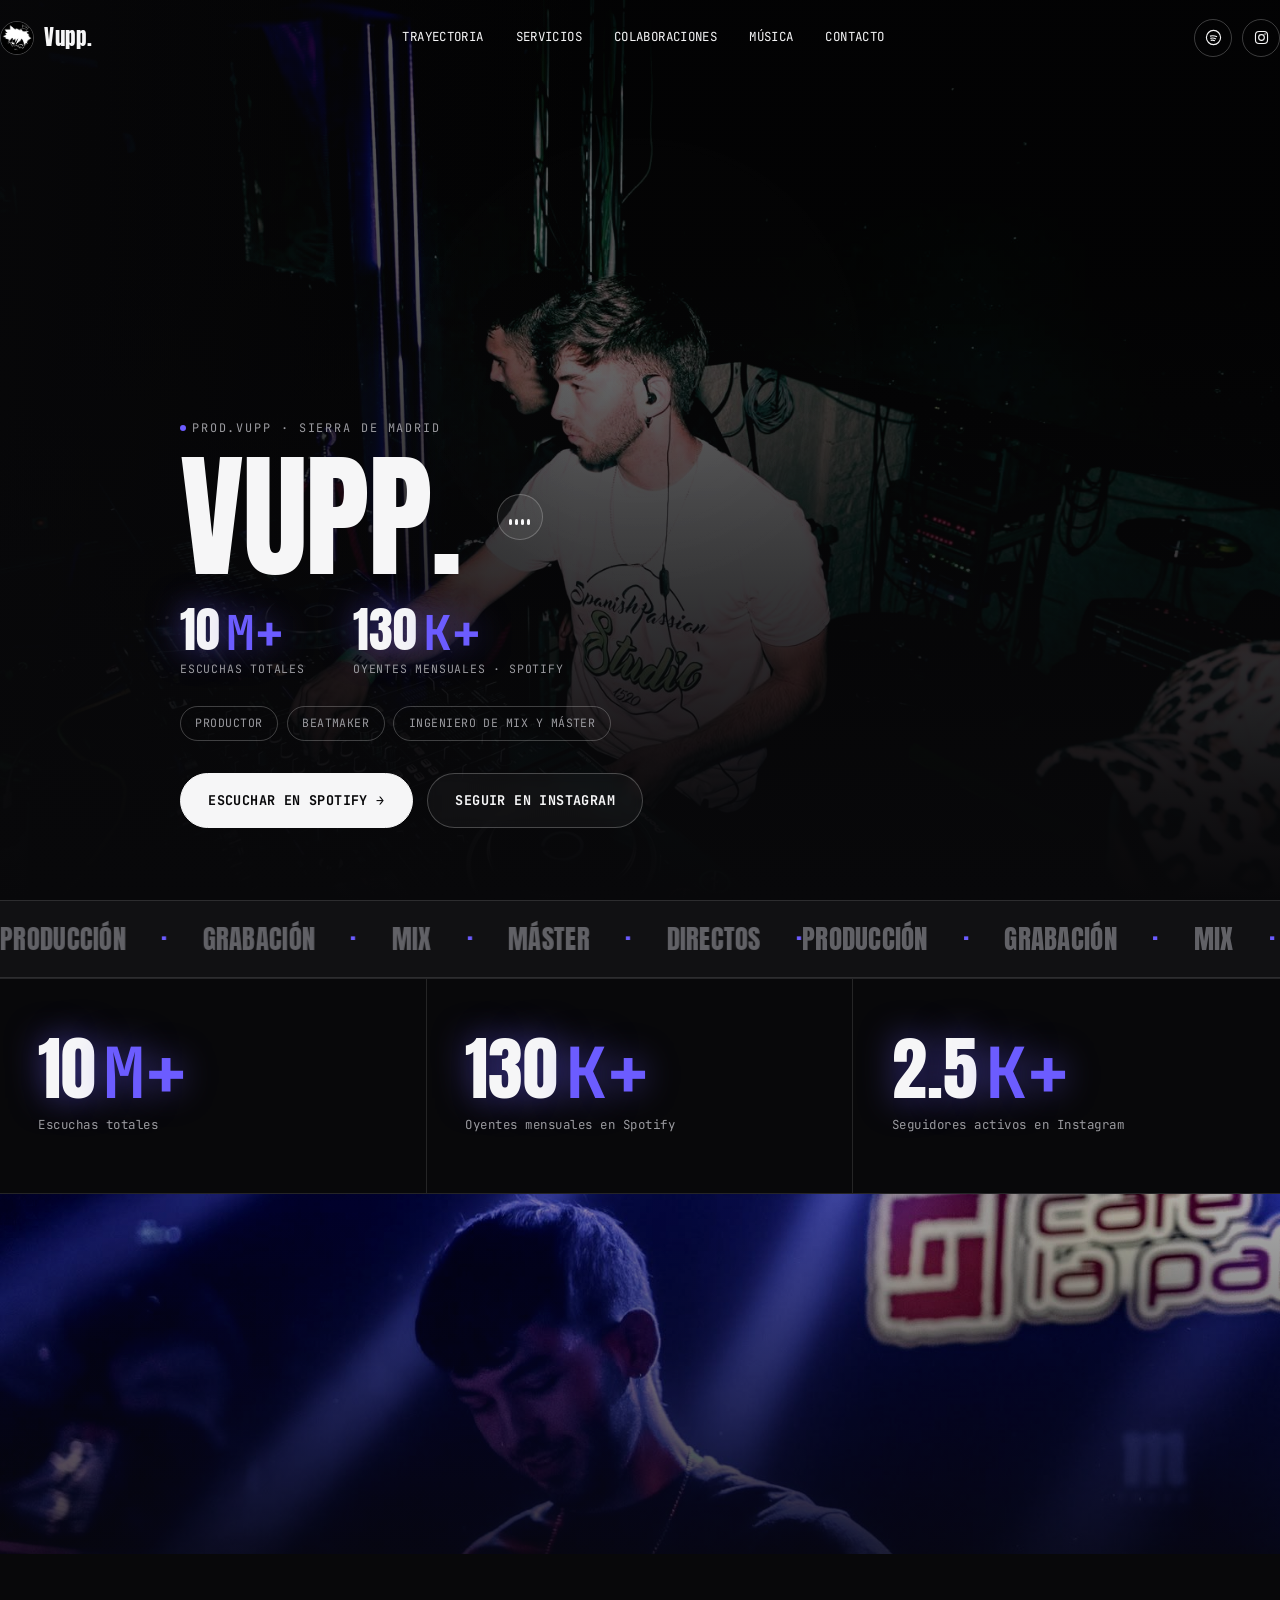
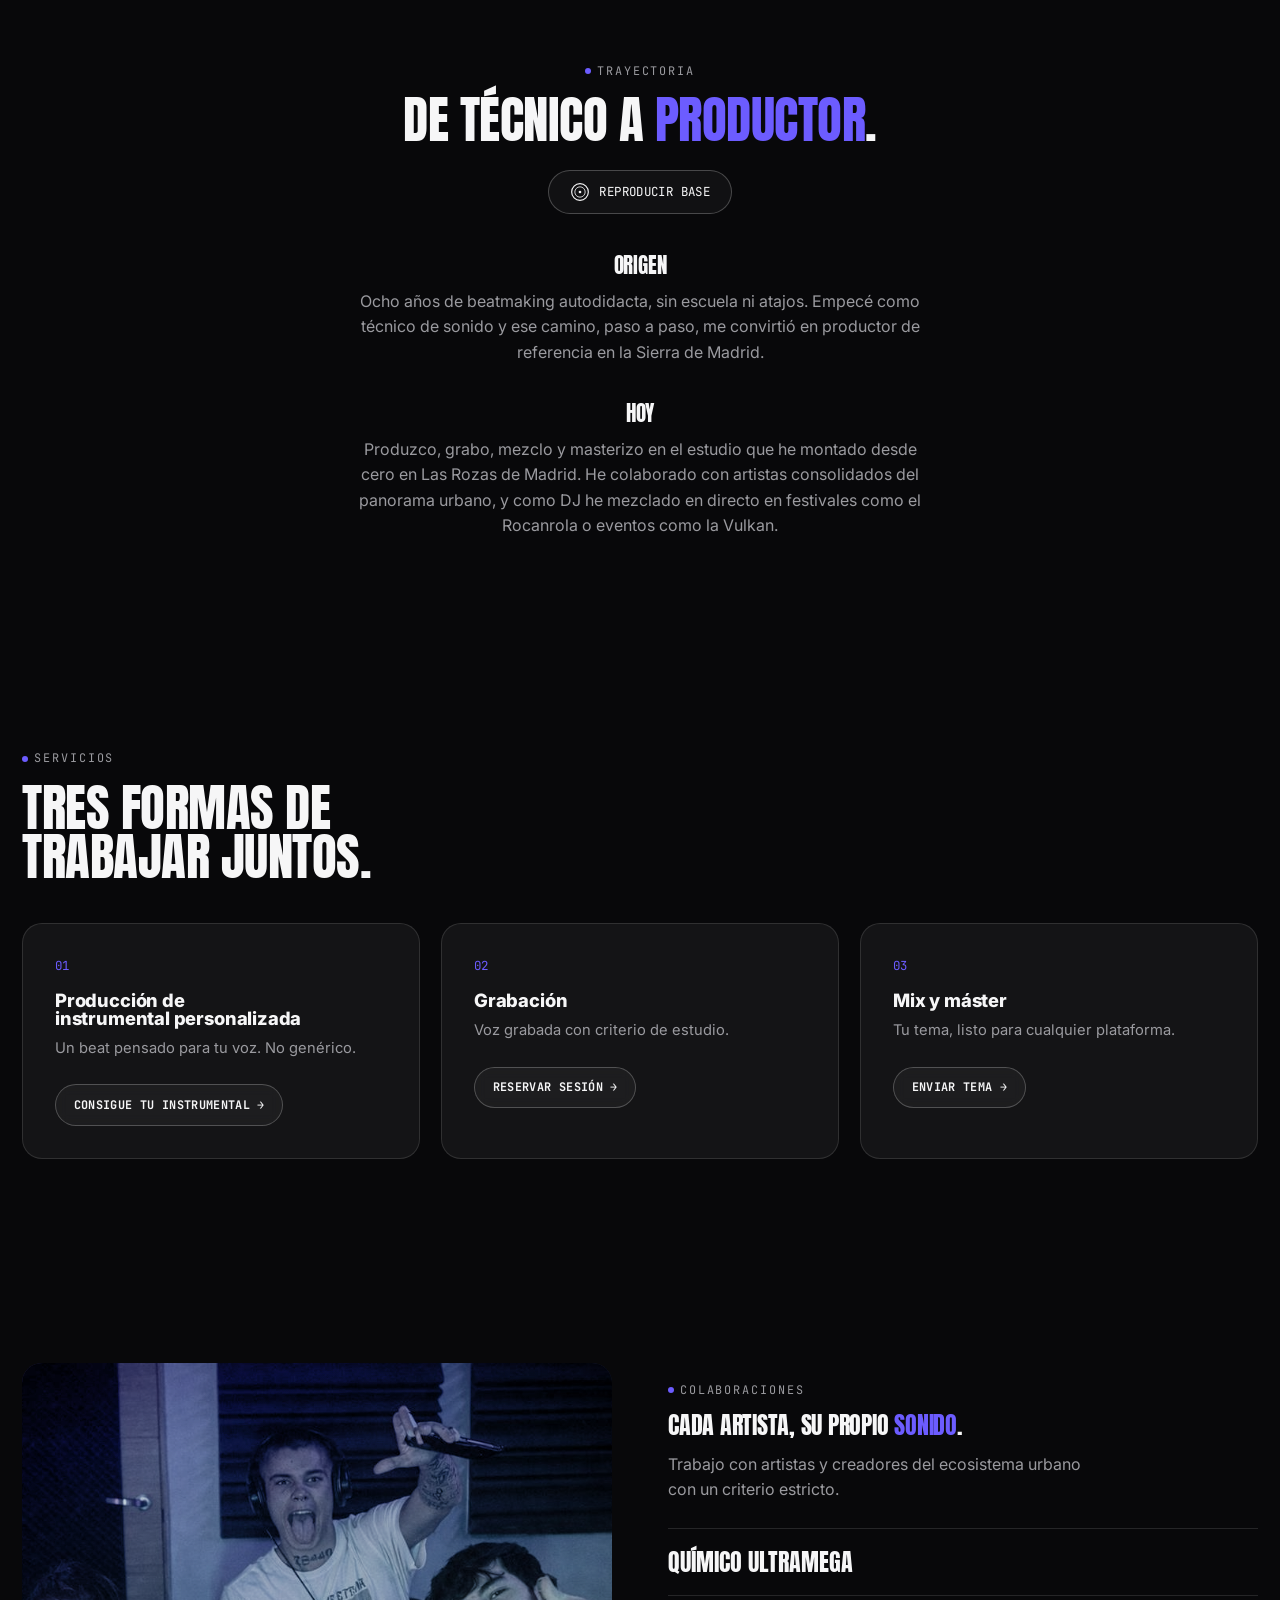
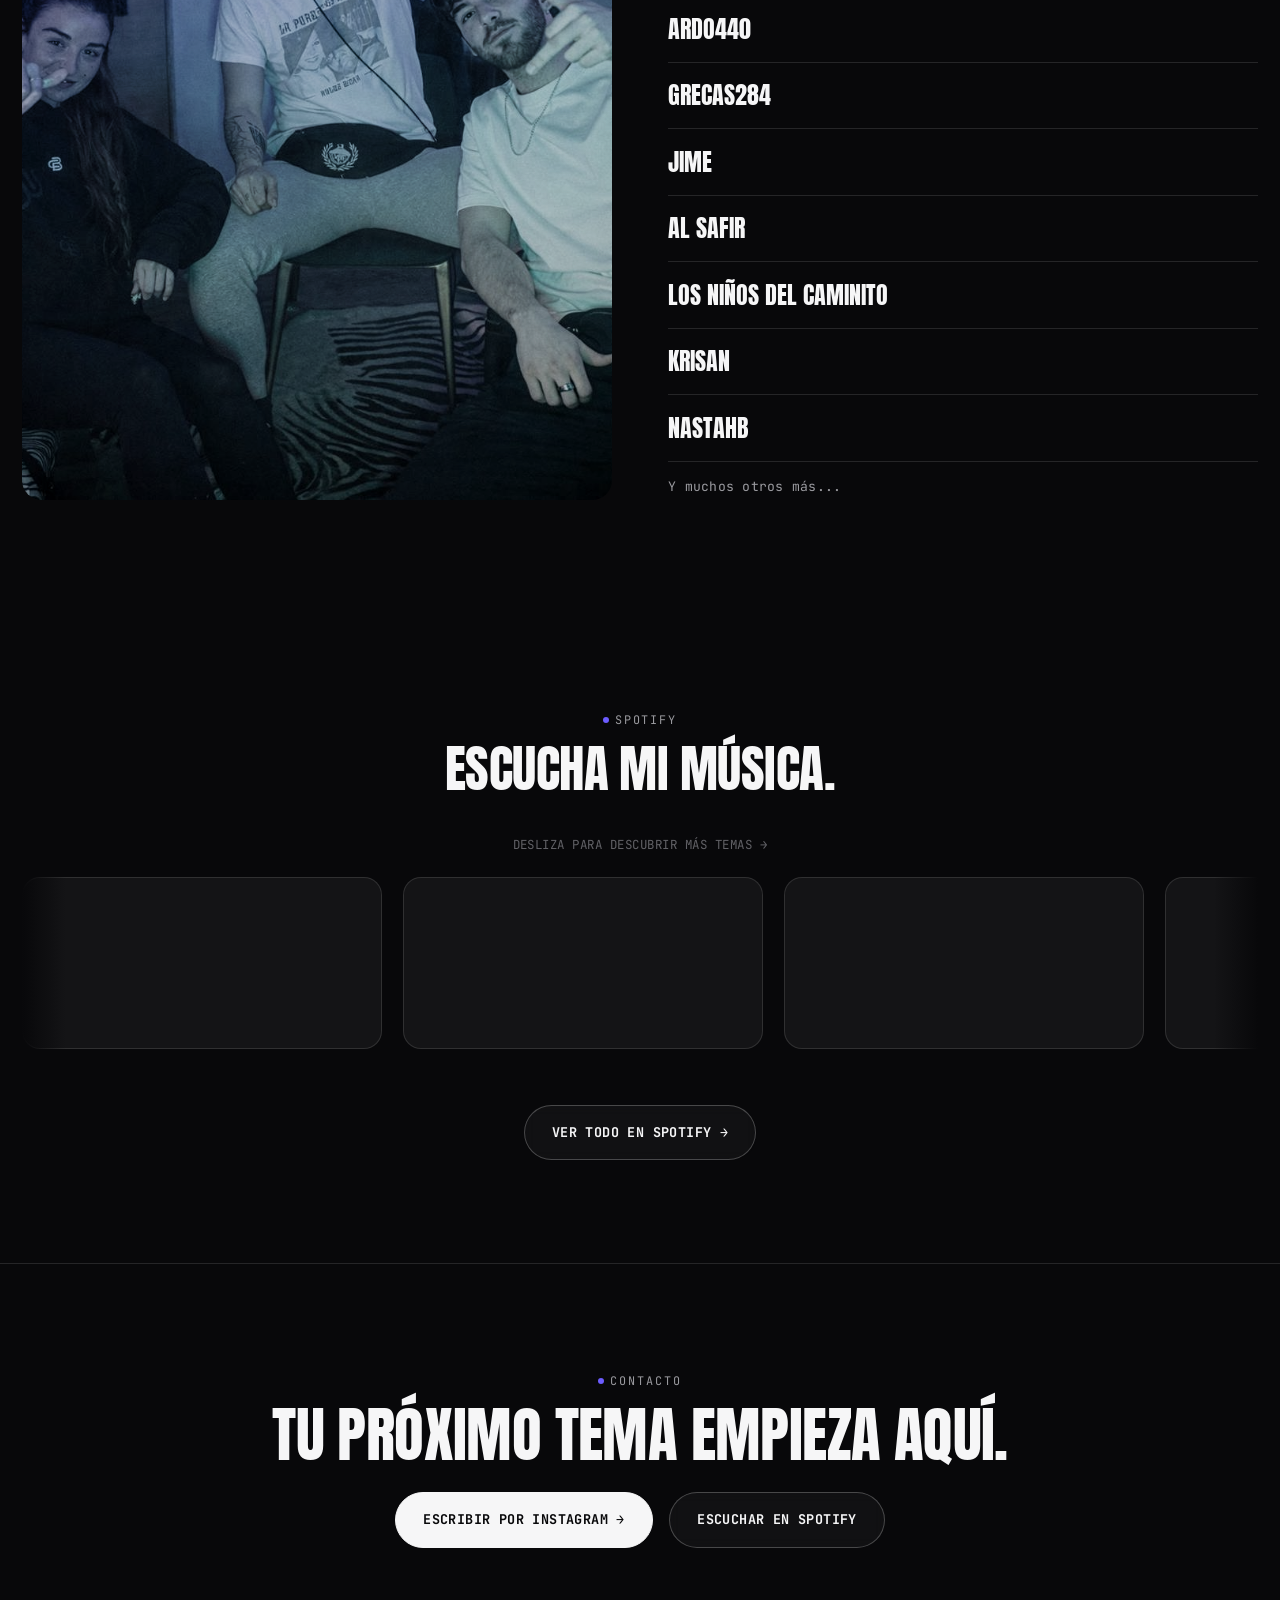
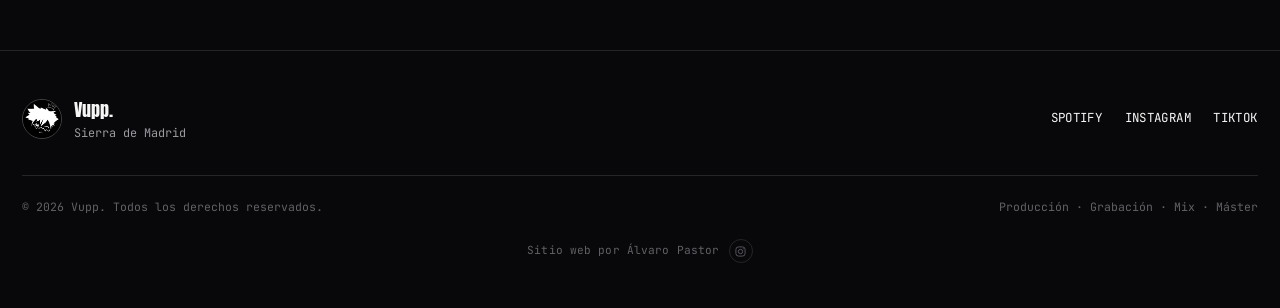
==== index.html @ 150126fa "Test de sincronizacion automatica" ====
<!doctype html>
<html lang="es">
<head>
<meta charset="utf-8">
<meta name="viewport" content="width=device-width, initial-scale=1">
<title>Vupp. — Productor · Beatmaker</title>
<meta name="description" content="Vupp., productor y beatmaker de la Sierra de Madrid. Producción, grabación, mix y máster. Escucha en Spotify y sigue en Instagram.">
<meta name="robots" content="index, follow, max-image-preview:large">
<meta name="author" content="Vupp.">
<meta name="theme-color" content="#08080a">
<link rel="canonical" href="https://vupp.es/">
<link rel="icon" href="assets/img/logo-vupp.jpg">
<link rel="apple-touch-icon" href="assets/img/logo-vupp.jpg">
<link rel="preload" as="image" href="assets/img/studio-session.jpg" fetchpriority="high">

<!-- Open Graph -->
<meta property="og:type" content="website">
<meta property="og:site_name" content="Vupp.">
<meta property="og:locale" content="es_ES">
<meta property="og:url" content="https://vupp.es/">
<meta property="og:title" content="Vupp. — Productor · Beatmaker de la Sierra de Madrid">
<meta property="og:description" content="Vupp., productor y beatmaker de la Sierra de Madrid. Producción, grabación, mix y máster. Escucha en Spotify y sigue en Instagram.">
<meta property="og:image" content="https://vupp.es/assets/img/studio-session.jpg">
<meta property="og:image:alt" content="Vupp. en cabina durante una sesión en directo">

<!-- Twitter Card -->
<meta name="twitter:card" content="summary_large_image">
<meta name="twitter:title" content="Vupp. — Productor · Beatmaker de la Sierra de Madrid">
<meta name="twitter:description" content="Vupp., productor y beatmaker de la Sierra de Madrid. Producción, grabación, mix y máster. Escucha en Spotify y sigue en Instagram.">
<meta name="twitter:image" content="https://vupp.es/assets/img/studio-session.jpg">

<link rel="preconnect" href="https://fonts.googleapis.com">
<link rel="preconnect" href="https://fonts.gstatic.com" crossorigin>
<link rel="preload" as="style" href="https://fonts.googleapis.com/css2?family=Anton&family=Inter:wght@400;500;700;800&family=JetBrains+Mono:wght@400;700&display=swap">
<link rel="stylesheet" href="https://fonts.googleapis.com/css2?family=Anton&family=Inter:wght@400;500;700;800&family=JetBrains+Mono:wght@400;700&display=swap" media="print" onload="this.media='all'">
<noscript><link rel="stylesheet" href="https://fonts.googleapis.com/css2?family=Anton&family=Inter:wght@400;500;700;800&family=JetBrains+Mono:wght@400;700&display=swap"></noscript>

<link rel="stylesheet" href="styles.css?v=20260818">

<script type="application/ld+json">
{
  "@context": "https://schema.org",
  "@graph": [
    {
      "@type": "ProfessionalService",
      "@id": "https://vupp.es/#business",
      "name": "Vupp.",
      "alternateName": "Prod.Vupp",
      "url": "https://vupp.es/",
      "image": "https://vupp.es/assets/img/studio-session.jpg",
      "logo": "https://vupp.es/assets/img/logo-vupp.jpg",
      "description": "Vupp. es productor musical, beatmaker e ingeniero de mix y máster en la Sierra de Madrid. Producción de instrumentales personalizados, grabación de voz, mezcla y máster para artistas del panorama urbano.",
      "areaServed": "Sierra de Madrid, España",
      "address": {
        "@type": "PostalAddress",
        "addressLocality": "Las Rozas de Madrid",
        "addressRegion": "Madrid",
        "addressCountry": "ES"
      },
      "founder": { "@id": "https://vupp.es/#person" },
      "sameAs": [
        "https://open.spotify.com/artist/2iUPXJJ8UZfMhEjfoeYB7q",
        "https://www.instagram.com/prod.vupp/",
        "https://www.tiktok.com/@prod.vupp"
      ]
    },
    {
      "@type": "Person",
      "@id": "https://vupp.es/#person",
      "name": "Vupp.",
      "jobTitle": "Productor musical y beatmaker",
      "url": "https://vupp.es/",
      "image": "https://vupp.es/assets/img/logo-vupp.jpg",
      "worksFor": { "@id": "https://vupp.es/#business" },
      "sameAs": [
        "https://open.spotify.com/artist/2iUPXJJ8UZfMhEjfoeYB7q",
        "https://www.instagram.com/prod.vupp/",
        "https://www.tiktok.com/@prod.vupp"
      ]
    },
    {
      "@type": "WebSite",
      "@id": "https://vupp.es/#website",
      "url": "https://vupp.es/",
      "name": "Vupp. — Productor · Beatmaker",
      "description": "Vupp., productor y beatmaker de la Sierra de Madrid. Producción, grabación, mix y máster.",
      "inLanguage": "es",
      "publisher": { "@id": "https://vupp.es/#business" }
    }
  ]
}
</script>
</head>
<body>
<a class="skip-link" href="#main">Saltar al contenido</a>

<div class="cursor" data-cursor-root aria-hidden="true">
  <span class="cursor-dot"></span>
  <span class="cursor-ring"></span>
</div>

<header class="nav" data-nav>
  <div class="container nav-inner">
    <a class="nav-brand" href="#top">
      <img src="assets/img/logo-vupp.jpg" alt="" width="34" height="34">
      Vupp.
    </a>
    <nav class="nav-links" aria-label="Secciones">
      <a class="link-underline" href="#trayectoria">Trayectoria</a>
      <a class="link-underline" href="#servicios">Servicios</a>
      <a class="link-underline" href="#colaboraciones">Colaboraciones</a>
      <a class="link-underline" href="#musica">Música</a>
      <a class="link-underline" href="#contacto">Contacto</a>
    </nav>
    <div class="nav-actions">
      <a class="nav-icon-btn" href="https://open.spotify.com/artist/2iUPXJJ8UZfMhEjfoeYB7q" target="_blank" rel="noopener" aria-label="Vupp. en Spotify">
        <svg viewBox="0 0 24 24" fill="none" stroke="currentColor" stroke-width="1.6"><circle cx="12" cy="12" r="10"/><path d="M7 10c3.5-1 7-.5 10 1M7.5 13.2c2.8-.8 5.7-.4 8 .8M8 16c2-.6 4.3-.3 6 .6"/></svg>
      </a>
      <a class="nav-icon-btn" href="https://www.instagram.com/prod.vupp/" target="_blank" rel="noopener" aria-label="Vupp. en Instagram">
        <svg viewBox="0 0 24 24" fill="none" stroke="currentColor" stroke-width="1.6"><rect x="3.5" y="3.5" width="17" height="17" rx="5"/><circle cx="12" cy="12" r="4"/><circle cx="17" cy="7" r="1" fill="currentColor" stroke="none"/></svg>
      </a>
      <button class="nav-burger" data-burger aria-label="Abrir menú" aria-expanded="false">
        <span></span>
      </button>
    </div>
  </div>
</header>

<nav class="nav-mobile" data-nav-mobile data-open="false" aria-label="Menú móvil">
  <a href="#trayectoria">Trayectoria</a>
  <a href="#servicios">Servicios</a>
  <a href="#colaboraciones">Colaboraciones</a>
  <a href="#musica">Música</a>
  <a href="#contacto">Contacto</a>
</nav>

<main id="main">

  <section class="hero" id="top">
    <div class="hero-media">
      <img src="assets/img/studio-session.jpg" alt="Vupp. en cabina durante una sesión en directo" fetchpriority="high" loading="eager" decoding="sync">
    </div>
    <div class="hero-scrim" aria-hidden="true"></div>
    <div class="hero-glow" aria-hidden="true"></div>

    <div class="container hero-content">
      <p class="kicker">Prod.Vupp · Sierra de Madrid</p>
      <div class="hero-title-row">
        <h1 class="hero-title">Vupp.</h1>
        <button class="tag-btn" data-tag-play type="button" aria-label="Escuchar el tag de producción de Vupp.">
          <span class="tag-btn-bars" aria-hidden="true"><i></i><i></i><i></i><i></i></span>
        </button>
      </div>
      <audio data-audio-tag src="assets/audio/tag.mp3" preload="none"></audio>

      <div class="hero-stats">
        <div class="hero-stat">
          <div class="stat-number"><span data-count-to="10">0</span><span class="stat-suffix">M+</span></div>
          <p class="stat-label">Escuchas totales</p>
        </div>
        <div class="hero-stat">
          <div class="stat-number"><span data-count-to="130">0</span><span class="stat-suffix">K+</span></div>
          <p class="stat-label">Oyentes mensuales · Spotify</p>
        </div>
      </div>

      <div class="hero-pills">
        <div class="pill-row">
          <span class="pill">Productor</span>
          <span class="pill">Beatmaker</span>
          <span class="pill">Ingeniero de Mix y Máster</span>
        </div>
      </div>

      <div class="hero-actions">
        <a class="btn btn-primary" href="https://open.spotify.com/artist/2iUPXJJ8UZfMhEjfoeYB7q" target="_blank" rel="noopener">Escuchar en Spotify →</a>
        <a class="btn btn-ghost" href="https://www.instagram.com/prod.vupp/" target="_blank" rel="noopener">Seguir en Instagram</a>
      </div>
    </div>
  </section>

  <div class="marquee" aria-hidden="true">
    <div class="marquee-track" data-marquee>
      <span>Producción</span><span class="dot">·</span>
      <span>Grabación</span><span class="dot">·</span>
      <span>Mix</span><span class="dot">·</span>
      <span>Máster</span><span class="dot">·</span>
      <span>Directos</span><span class="dot">·</span>
    </div>
  </div>

  <section class="statbar" id="cifras" data-reveal>
    <div class="statbar-grid">
      <div class="statbar-cell">
        <div class="stat-number"><span data-count-to="10">0</span><span class="stat-suffix">M+</span></div>
        <p class="stat-label">Escuchas totales</p>
      </div>
      <div class="statbar-cell">
        <div class="stat-number"><span data-count-to="130">0</span><span class="stat-suffix">K+</span></div>
        <p class="stat-label">Oyentes mensuales en Spotify</p>
      </div>
      <div class="statbar-cell">
        <div class="stat-number"><span data-count-to="2.5">0</span><span class="stat-suffix">K+</span></div>
        <p class="stat-label">Seguidores activos en Instagram</p>
      </div>
    </div>
  </section>

  <div class="banner">
    <img src="assets/img/hero-live.jpg" alt="Vupp. actuando en directo bajo luces azules" loading="lazy" decoding="async">
  </div>

  <section class="section" id="trayectoria">
    <canvas class="trayectoria-canvas" data-beat-canvas aria-hidden="true"></canvas>
    <div class="container">
      <div class="section-head section-head-center" data-reveal>
        <p class="kicker" style="justify-content:center;">Trayectoria</p>
        <h2>De técnico a <span class="hl">productor</span>.</h2>
        <button class="beat-btn" data-beat-toggle type="button">
          <svg class="vinyl-icon" viewBox="0 0 24 24" fill="none" aria-hidden="true">
            <circle cx="12" cy="12" r="10" stroke="currentColor" stroke-width="1.4"/>
            <circle cx="12" cy="12" r="6.2" stroke="currentColor" stroke-width="1"/>
            <circle cx="12" cy="12" r="1.6" fill="currentColor"/>
          </svg>
          <span data-beat-label>Reproducir base</span>
        </button>
        <audio data-audio-beat src="assets/audio/base-vupp.mp3" preload="none"></audio>
      </div>

      <div class="trayectoria-stack">
        <div class="trayectoria-block" data-reveal>
          <h3>Origen</h3>
          <p>Ocho años de beatmaking autodidacta, sin escuela ni atajos. Empecé como técnico de sonido y ese camino, paso a paso, me convirtió en productor de referencia en la Sierra de Madrid.</p>
        </div>
        <div class="trayectoria-block" data-reveal>
          <h3>Hoy</h3>
          <p>Produzco, grabo, mezclo y masterizo en el estudio que he montado desde cero en Las Rozas de Madrid. He colaborado con artistas consolidados del panorama urbano, y como DJ he mezclado en directo en festivales como el Rocanrola o eventos como la Vulkan.</p>
        </div>
      </div>
    </div>
  </section>

  <section class="section" id="servicios">
    <div class="container">
      <div class="section-head" data-reveal>
        <p class="kicker">Servicios</p>
        <h2>Tres formas de trabajar juntos.</h2>
      </div>

      <div class="servicios-grid" data-reveal>
        <div class="card servicio-card">
          <span class="servicio-num">01</span>
          <h3>Producción de instrumental personalizada</h3>
          <p>Un beat pensado para tu voz. No genérico.</p>
          <a class="btn btn-ghost btn-sm" href="https://www.instagram.com/prod.vupp/" target="_blank" rel="noopener">Consigue tu instrumental →</a>
        </div>
        <div class="card servicio-card">
          <span class="servicio-num">02</span>
          <h3>Grabación</h3>
          <p>Voz grabada con criterio de estudio.</p>
          <a class="btn btn-ghost btn-sm" href="https://www.instagram.com/prod.vupp/" target="_blank" rel="noopener">Reservar sesión →</a>
        </div>
        <div class="card servicio-card">
          <span class="servicio-num">03</span>
          <h3>Mix y máster</h3>
          <p>Tu tema, listo para cualquier plataforma.</p>
          <a class="btn btn-ghost btn-sm" href="https://www.instagram.com/prod.vupp/" target="_blank" rel="noopener">Enviar tema →</a>
        </div>
      </div>
    </div>
  </section>

  <section class="section" id="colaboraciones">
    <div class="container">
      <div class="colab-grid">
        <div class="colab-media photo" data-reveal>
          <img src="assets/img/crew-studio.jpg" alt="Vupp. junto a colaboradores en sesión de estudio" loading="lazy" decoding="async">
        </div>
        <div class="colab-text" data-reveal>
          <p class="kicker">Colaboraciones</p>
          <h2>Cada artista, su propio <span class="hl">sonido</span>.</h2>
          <p>Trabajo con artistas y creadores del ecosistema urbano con un criterio estricto.</p>
          <ul class="colab-list">
            <li>Químico Ultramega</li>
            <li>Ardo440</li>
            <li>Grecas284</li>
            <li>Jime</li>
            <li>Al Safir</li>
            <li>Los Niños del Caminito</li>
            <li>Krisan</li>
            <li>NastaHB</li>
          </ul>
          <p class="colab-more">Y muchos otros más...</p>
        </div>
      </div>
    </div>
  </section>

  <section class="section" id="musica">
    <div class="container">
      <div class="section-head section-head-center" data-reveal>
        <p class="kicker" style="justify-content:center;">Spotify</p>
        <h2>Escucha mi música.</h2>
      </div>

      <p class="music-hint" data-reveal>Desliza para descubrir más temas →</p>

      <div class="music-scroll-wrap" data-reveal>
        <div class="music-scroll">
          <div class="music-embed">
            <iframe title="Vupp. — Tema 01 en Spotify" data-lazy-iframe data-src="https://open.spotify.com/embed/track/1u9d9WzdVhYwbFEORPvyoY?utm_source=generator&si=63a4d451156b489e" width="100%" height="152" frameborder="0" scrolling="no" allow="autoplay; clipboard-write; encrypted-media; fullscreen; picture-in-picture"></iframe>
          </div>
          <div class="music-embed">
            <iframe title="Vupp. — Tema 02 en Spotify" data-lazy-iframe data-src="https://open.spotify.com/embed/track/36jqYoPK6mXCBaMRs2iMYs?utm_source=generator&si=8229587235ec40ab" width="100%" height="152" frameborder="0" scrolling="no" allow="autoplay; clipboard-write; encrypted-media; fullscreen; picture-in-picture"></iframe>
          </div>
          <div class="music-embed">
            <iframe title="Vupp. — Tema 03 en Spotify" data-lazy-iframe data-src="https://open.spotify.com/embed/track/4RzGf5sQWkyUsvym4bRDB4?utm_source=generator&si=cffad4d7280e483b" width="100%" height="152" frameborder="0" scrolling="no" allow="autoplay; clipboard-write; encrypted-media; fullscreen; picture-in-picture"></iframe>
          </div>
          <div class="music-embed">
            <iframe title="Vupp. — Tema 04 en Spotify" data-lazy-iframe data-src="https://open.spotify.com/embed/track/2iv0lFsZmbxNxXtBLoYwPk?utm_source=generator&si=7e54be83adbb4ed4" width="100%" height="152" frameborder="0" scrolling="no" allow="autoplay; clipboard-write; encrypted-media; fullscreen; picture-in-picture"></iframe>
          </div>
          <div class="music-embed">
            <iframe title="Vupp. — Tema 05 en Spotify" data-lazy-iframe data-src="https://open.spotify.com/embed/track/4dhmQb7WL2nHx4BqEtcYdM?utm_source=generator&si=98436302d3c74ba6" width="100%" height="152" frameborder="0" scrolling="no" allow="autoplay; clipboard-write; encrypted-media; fullscreen; picture-in-picture"></iframe>
          </div>
          <div class="music-embed">
            <iframe title="Vupp. — Tema 06 en Spotify" data-lazy-iframe data-src="https://open.spotify.com/embed/track/5GpyWcc5vuk11f1R2hUGKB?utm_source=generator&si=664843118e4447fc" width="100%" height="152" frameborder="0" scrolling="no" allow="autoplay; clipboard-write; encrypted-media; fullscreen; picture-in-picture"></iframe>
          </div>
          <div class="music-embed">
            <iframe title="Vupp. — Tema 07 en Spotify" data-lazy-iframe data-src="https://open.spotify.com/embed/track/3kgfdmyF9vJ16LDtxMxVFT?utm_source=generator&si=5317932ac3b145a0" width="100%" height="152" frameborder="0" scrolling="no" allow="autoplay; clipboard-write; encrypted-media; fullscreen; picture-in-picture"></iframe>
          </div>
          <div class="music-embed">
            <iframe title="Vupp. — Tema 08 en Spotify" data-lazy-iframe data-src="https://open.spotify.com/embed/track/7FGpmALSwJB498LtLXy0fY?utm_source=generator&si=149aaebc89c14130" width="100%" height="152" frameborder="0" scrolling="no" allow="autoplay; clipboard-write; encrypted-media; fullscreen; picture-in-picture"></iframe>
          </div>
          <div class="music-embed">
            <iframe title="Vupp. — Tema 09 en Spotify" data-lazy-iframe data-src="https://open.spotify.com/embed/track/7MbWyfcSKFebNrnEHOfjIw?utm_source=generator&si=fce8e3d87d0e48b6" width="100%" height="152" frameborder="0" scrolling="no" allow="autoplay; clipboard-write; encrypted-media; fullscreen; picture-in-picture"></iframe>
          </div>
          <div class="music-embed">
            <iframe title="Vupp. — Tema 10 en Spotify" data-lazy-iframe data-src="https://open.spotify.com/embed/track/3dgSN1lMRAvrFYPHPMNyml?utm_source=generator&si=824cbba6778c432f" width="100%" height="152" frameborder="0" scrolling="no" allow="autoplay; clipboard-write; encrypted-media; fullscreen; picture-in-picture"></iframe>
          </div>
          <div class="music-embed">
            <iframe title="Vupp. — Tema 11 en Spotify" data-lazy-iframe data-src="https://open.spotify.com/embed/track/7kzpxZ2fAxDZXBM9Dtz904?utm_source=generator&si=6e6c95c876f34f50" width="100%" height="152" frameborder="0" scrolling="no" allow="autoplay; clipboard-write; encrypted-media; fullscreen; picture-in-picture"></iframe>
          </div>
          <div class="music-embed">
            <iframe title="Vupp. — Tema 12 en Spotify" data-lazy-iframe data-src="https://open.spotify.com/embed/track/5xz82zVFcj7zeS9BgdT4B6?utm_source=generator&si=c1cbfbad8b6d4af2" width="100%" height="152" frameborder="0" scrolling="no" allow="autoplay; clipboard-write; encrypted-media; fullscreen; picture-in-picture"></iframe>
          </div>
          <div class="music-embed">
            <iframe title="Vupp. — Tema 13 en Spotify" data-lazy-iframe data-src="https://open.spotify.com/embed/track/08Dbq6b5gIDJNBlB6Oz7AV?utm_source=generator&si=4b83473b03cb41a0" width="100%" height="152" frameborder="0" scrolling="no" allow="autoplay; clipboard-write; encrypted-media; fullscreen; picture-in-picture"></iframe>
          </div>
        </div>
      </div>

      <div class="music-cta" data-reveal>
        <a class="btn btn-ghost" href="https://open.spotify.com/artist/2iUPXJJ8UZfMhEjfoeYB7q" target="_blank" rel="noopener">Ver todo en Spotify →</a>
      </div>
    </div>
  </section>

  <section class="section cta-close" id="contacto">
    <div class="container">
      <p class="kicker" style="justify-content:center;">Contacto</p>
      <h2 data-reveal>Tu próximo tema empieza aquí.</h2>
      <div class="cta-close-actions" data-reveal>
        <a class="btn btn-primary" href="https://www.instagram.com/prod.vupp/" target="_blank" rel="noopener">Escribir por Instagram →</a>
        <a class="btn btn-ghost" href="https://open.spotify.com/artist/2iUPXJJ8UZfMhEjfoeYB7q" target="_blank" rel="noopener">Escuchar en Spotify</a>
      </div>
    </div>
  </section>

</main>

<footer class="footer">
  <div class="container">
    <div class="footer-inner">
      <div class="footer-brand">
        <img src="assets/img/logo-vupp.jpg" alt="" width="40" height="40">
        <div>
          <div class="footer-brand-name">Vupp.</div>
          <div class="footer-brand-tag">Sierra de Madrid</div>
        </div>
      </div>
      <div class="footer-social">
        <a class="link-underline" href="https://open.spotify.com/artist/2iUPXJJ8UZfMhEjfoeYB7q" target="_blank" rel="noopener">Spotify</a>
        <a class="link-underline" href="https://www.instagram.com/prod.vupp/" target="_blank" rel="noopener">Instagram</a>
        <a class="link-underline" href="https://www.tiktok.com/@prod.vupp" target="_blank" rel="noopener">TikTok</a>
      </div>
    </div>
    <div class="footer-bottom">
      <span>© 2026 Vupp. Todos los derechos reservados.</span>
      <span>Producción · Grabación · Mix · Máster</span>
    </div>
    <div class="footer-credit">
      <span>Sitio web por Álvaro Pastor</span>
      <a class="footer-credit-btn" href="https://www.instagram.com/__paastoor__/" target="_blank" rel="noopener" aria-label="Instagram de Álvaro Pastor">
        <svg viewBox="0 0 24 24" fill="none" stroke="currentColor" stroke-width="1.6"><rect x="3.5" y="3.5" width="17" height="17" rx="5"/><circle cx="12" cy="12" r="4"/><circle cx="17" cy="7" r="1" fill="currentColor" stroke="none"/></svg>
      </a>
    </div>
  </div>
</footer>

<script defer src="lib/manifest.js"></script>
<script defer src="main.js?v=20260725q"></script>
</body>
</html>
---- styles.css ----
/* =============================================================
   1. Tokens
   ============================================================= */
:root {
  --bg:        #08080a;
  --bg-2:      #111113;
  --bg-card:   #141416;
  --ink:       #f6f6f7;
  --mute:      #9a9a9f;
  --mute-2:    #616166;
  --line:      rgba(246,246,247,0.12);
  --line-2:    rgba(246,246,247,0.24);

  --accent:    #6C5CFF;
  --accent-2:  #3D5AFE;
  --accent-glow: rgba(108,92,255,.55);

  --display: "Anton", "Archivo Black", Impact, sans-serif;
  --sans: "Inter", -apple-system, BlinkMacSystemFont, "Segoe UI", sans-serif;
  --mono: "JetBrains Mono", ui-monospace, Menlo, Consolas, monospace;

  --ease-out:  cubic-bezier(0.16, 1, 0.3, 1);
  --ease-soft: cubic-bezier(0.25, 0.46, 0.45, 0.94);

  --nav-h: 76px;
  --container: 1240px;
}

/* =============================================================
   2. Reset & base
   ============================================================= */
*, *::before, *::after { box-sizing: border-box; margin: 0; }
html { -webkit-text-size-adjust: 100%; tab-size: 2; scroll-behavior: smooth; }
@media (prefers-reduced-motion: reduce) { html { scroll-behavior: auto; } }

body {
  font-family: var(--sans);
  font-size: 16px;
  line-height: 1.6;
  background: var(--bg);
  color: var(--ink);
  -webkit-font-smoothing: antialiased;
  -moz-osx-font-smoothing: grayscale;
  text-rendering: optimizeLegibility;
  overflow-x: clip;
  overscroll-behavior-y: none;
}

img, svg, video { display: block; max-width: 100%; }
img { height: auto; }
button { font: inherit; color: inherit; cursor: pointer; border: 0; background: none; }
a { color: inherit; text-decoration: none; }
p { text-wrap: pretty; }
h1, h2, h3, h4 {
  text-wrap: balance; line-height: .96; letter-spacing: -0.01em;
  font-family: var(--display); font-weight: 400; text-transform: uppercase;
}
ul { list-style: none; padding: 0; }
::selection { background: var(--accent); color: var(--bg); }

.has-cursor, .has-cursor a, .has-cursor button { cursor: none; }

:focus-visible { outline: 2px solid var(--accent); outline-offset: 3px; border-radius: 2px; }

/* =============================================================
   3. Utilities
   ============================================================= */
.container { width: min(100% - 2.8rem, var(--container)); margin-inline: auto; }
.skip-link {
  position: fixed; top: -100px; left: 1rem; z-index: 9999;
  padding: .6rem 1rem; background: var(--ink); color: var(--bg);
  border-radius: 4px; font-weight: 700; font-size: .85rem;
  transition: top .3s var(--ease-out);
}
.skip-link:focus { top: 1rem; }

.kicker {
  display: inline-flex; align-items: center; gap: .5em;
  font-family: var(--mono); font-size: .74rem; letter-spacing: .16em; text-transform: uppercase;
  color: var(--mute); margin-bottom: .9rem;
}
.kicker::before { content: ""; width: 6px; height: 6px; border-radius: 50%; background: var(--accent); flex: none; }

[data-reveal] {
  opacity: 0; transform: translateY(28px);
  transition: opacity .7s var(--ease-soft), transform .7s var(--ease-soft);
}
[data-reveal].is-revealed { opacity: 1; transform: none; }

.hl { color: var(--accent); }

/* Custom cursor */
.cursor {
  position: fixed; top: 0; left: 0; pointer-events: none; z-index: 9999;
  display: none; mix-blend-mode: difference; opacity: 0;
  transition: opacity .25s var(--ease-out);
}
.cursor.is-ready { opacity: 1; }
@media (hover: hover) and (pointer: fine) { .cursor { display: block; } }
.cursor-dot, .cursor-ring { position: fixed; top: 0; left: 0; pointer-events: none; will-change: transform; }
.cursor-dot { width: 6px; height: 6px; margin: -3px; background: var(--ink); border-radius: 50%; }
.cursor-ring {
  width: 34px; height: 34px; margin: -17px; border: 1px solid var(--ink); border-radius: 50%;
  transition: width .35s var(--ease-out), height .35s var(--ease-out), margin .35s var(--ease-out);
}
.cursor.is-interactive .cursor-ring { width: 54px; height: 54px; margin: -27px; }

/* =============================================================
   4. Typography
   ============================================================= */
.stat-number {
  font-family: var(--display); font-weight: 400;
  line-height: .92; color: var(--ink);
  text-shadow: 0 0 34px var(--accent-glow);
}
.stat-suffix { color: var(--accent); font-family: var(--mono); font-weight: 700; }

/* =============================================================
   5. Components
   ============================================================= */
.btn {
  display: inline-flex; align-items: center; gap: .6em;
  padding: 1rem 1.7rem;
  font-family: var(--mono); font-size: .84rem; font-weight: 700;
  letter-spacing: .03em; text-transform: uppercase;
  border-radius: 999px;
  border: 1px solid var(--line-2);
  transition: transform .45s var(--ease-soft), box-shadow .45s var(--ease-soft), background-color .3s, border-color .3s, color .3s;
  white-space: nowrap;
}
.btn:hover { transform: translateY(-3px); }
.btn:active { transform: translateY(-1px); transition-duration: .12s; }
.btn-primary { background: var(--ink); color: var(--bg); border-color: var(--ink); }
.btn-primary:hover { box-shadow: 0 22px 46px -14px var(--accent-glow); background: var(--accent); border-color: var(--accent); color: var(--ink); }
.btn-ghost { background: rgba(255,255,255,.04); color: var(--ink); backdrop-filter: blur(6px); }
.btn-ghost:hover { border-color: var(--accent); color: var(--accent); }
.btn-sm { padding: .65rem 1.1rem; font-size: .74rem; }

.link-underline { position: relative; padding-bottom: 2px; }
.link-underline::after {
  content: ""; position: absolute; left: 0; right: 0; bottom: 0; height: 1px; background: currentColor;
  transform: scaleX(0); transform-origin: right; transition: transform .45s var(--ease-out);
}
.link-underline:hover::after { transform: scaleX(1); transform-origin: left; }

.pill-row { display: flex; flex-wrap: wrap; gap: .55rem; }
.pill {
  padding: .45rem .9rem; border: 1px solid var(--line-2); border-radius: 999px;
  font-family: var(--mono); font-size: .72rem; letter-spacing: .04em; text-transform: uppercase; color: var(--mute);
}

.card {
  background: var(--bg-card); border: 1px solid var(--line); border-radius: 20px; padding: 2rem;
  transition: border-color .4s var(--ease-out), background-color .4s var(--ease-out);
  --rx: 0deg; --ry: 0deg;
  transform: perspective(900px) rotateX(var(--rx)) rotateY(var(--ry));
  transform-style: preserve-3d;
  position: relative; isolation: isolate;
}
.card::before {
  content: ""; position: absolute; inset: 0; z-index: -1; border-radius: inherit;
  background: radial-gradient(200px circle at var(--mx, 50%) var(--my, 50%), var(--accent-glow), transparent 72%);
  opacity: 0; transition: opacity .4s;
}
@media (hover: hover) and (pointer: fine) {
  .card:hover { border-color: var(--line-2); }
  .card:hover::before { opacity: .22; }
}

.photo { position: relative; overflow: hidden; border-radius: 20px; isolation: isolate; }
.photo img {
  width: 100%; height: 100%; object-fit: cover;
  filter: grayscale(.5) contrast(1.08) brightness(.82);
  transition: transform 1.1s var(--ease-soft), filter .6s var(--ease-out);
}
.photo::after {
  content: ""; position: absolute; inset: 0;
  background: linear-gradient(160deg, rgba(108,92,255,.3), rgba(6,182,212,.1) 55%, transparent 85%);
  mix-blend-mode: color; pointer-events: none;
}
@media (hover: hover) and (pointer: fine) {
  .photo:hover img { transform: scale(1.06); filter: grayscale(.1) contrast(1.05) brightness(.95); }
}

/* =============================================================
   6. Sections — Nav
   ============================================================= */
.nav {
  position: fixed; top: 0; inset-inline: 0; z-index: 100; height: var(--nav-h);
  display: flex; align-items: center; border-bottom: 1px solid transparent;
  transition: background-color .4s var(--ease-out), border-color .4s var(--ease-out), backdrop-filter .4s;
}
.nav.is-scrolled {
  background: rgba(8,8,10,0.82); backdrop-filter: blur(14px); -webkit-backdrop-filter: blur(14px);
  border-bottom-color: var(--line);
}
.nav-inner { width: 100%; display: flex; align-items: center; justify-content: space-between; gap: 1.5rem; }
.nav-brand { display: flex; align-items: center; gap: .65rem; font-family: var(--display); font-size: 1.3rem; letter-spacing: .01em; }
.nav-brand img { width: 34px; height: 34px; border-radius: 50%; object-fit: cover; border: 1px solid var(--line-2); }
.nav-links { display: none; align-items: center; gap: 2rem; font-family: var(--mono); font-size: .78rem; letter-spacing: .03em; text-transform: uppercase; }
.nav-actions { display: flex; align-items: center; gap: .6rem; }
.nav-icon-btn {
  width: 38px; height: 38px; border-radius: 50%; display: grid; place-items: center;
  border: 1px solid var(--line-2); transition: border-color .3s, color .3s, transform .3s var(--ease-soft);
}
.nav-icon-btn:hover { border-color: var(--accent); color: var(--accent); transform: translateY(-2px); }
.nav-icon-btn svg { width: 17px; height: 17px; }
.nav-burger { display: grid; place-items: center; width: 38px; height: 38px; }
.nav-burger span, .nav-burger span::before, .nav-burger span::after {
  content: ""; display: block; width: 20px; height: 1.5px; background: var(--ink);
  transition: transform .3s var(--ease-out), opacity .3s; position: relative;
}
.nav-burger span::before { position: absolute; top: -6px; }
.nav-burger span::after { position: absolute; top: 6px; }
@media (min-width: 960px) { .nav-links { display: flex; } .nav-burger { display: none; } }

.nav-mobile {
  position: fixed; inset: 0; z-index: 90; background: var(--bg);
  display: flex; flex-direction: column; align-items: center; justify-content: center; gap: 2rem;
  clip-path: inset(0 0 100% 0); transition: clip-path .6s var(--ease-soft);
}
.nav-mobile[data-open="true"] { clip-path: inset(0 0 0 0); }
.nav-mobile a { font-family: var(--display); font-size: 2rem; text-transform: uppercase; }
@media (min-width: 960px) { .nav-mobile { display: none; } }

/* =============================================================
   Hero — full-bleed photo
   ============================================================= */
.hero {
  position: relative; min-height: 100svh; display: flex; align-items: flex-end;
  overflow: clip; isolation: isolate; padding-bottom: clamp(2.4rem, 6vw, 4.5rem);
}
.hero-media { position: absolute; inset: 0; z-index: -2; }
.hero-media img {
  width: 100%; height: 100%; object-fit: cover; object-position: 50% 20%;
  filter: grayscale(.25) contrast(1.1) brightness(.62) saturate(1.1);
  animation: heroZoom 26s ease-in-out infinite alternate;
}
@keyframes heroZoom { from { transform: scale(1.04); } to { transform: scale(1.14); } }
.hero-scrim {
  position: absolute; inset: 0; z-index: -1;
  background:
    linear-gradient(180deg, rgba(8,8,10,.35) 0%, rgba(8,8,10,.35) 30%, rgba(8,8,10,.92) 88%, var(--bg) 100%),
    linear-gradient(90deg, rgba(8,8,10,.75) 0%, transparent 45%);
}
.hero-glow {
  position: absolute; inset: 0; z-index: -1; pointer-events: none;
  background: radial-gradient(320px circle at var(--mx, 50%) var(--my, 40%), rgba(255,255,255,.16), transparent 72%);
  mix-blend-mode: overlay; opacity: .8;
}
.hero-content { max-width: 920px; }
.hero-title {
  font-size: clamp(3.4rem, 11vw, 8.5rem);
  letter-spacing: -.01em;
}
.hero-stats {
  margin-top: 1.6rem; display: flex; flex-wrap: wrap; gap: 2.2rem 3rem;
}
.hero-stat .stat-number { font-size: clamp(2.1rem, 4.2vw, 3rem); display: flex; align-items: baseline; gap: .12em; }
.hero-stat .stat-label { margin-top: .3rem; font-family: var(--mono); font-size: .72rem; letter-spacing: .07em; text-transform: uppercase; color: var(--mute); }
.hero-pills { margin-top: 1.7rem; }
.hero-actions { margin-top: 2rem; display: flex; flex-wrap: wrap; gap: .9rem; }

/* Producer tag button */
.hero-title-row { display: flex; align-items: center; gap: 1.1rem; flex-wrap: wrap; }
.tag-btn {
  width: 46px; height: 46px; flex: none; border-radius: 50%;
  margin-left: 1.2rem;
  border: 1px solid var(--line-2); background: rgba(255,255,255,.05);
  display: grid; place-items: center;
  transition: border-color .3s var(--ease-out), background-color .3s, transform .3s var(--ease-soft), box-shadow .3s;
}
.tag-btn:hover { border-color: var(--accent); background: rgba(108,92,255,.14); transform: translateY(-2px); }
.tag-btn.is-playing { border-color: var(--accent); box-shadow: 0 0 22px var(--accent-glow); }
.tag-btn-bars { display: flex; align-items: flex-end; gap: 3px; height: 16px; }
.tag-btn-bars i {
  display: block; width: 3px; height: 40%; border-radius: 2px;
  background: var(--ink); transition: background-color .3s;
}
.tag-btn:hover .tag-btn-bars i { background: var(--accent); }
.tag-btn.is-playing .tag-btn-bars i {
  background: var(--accent);
  animation: tagBar .85s ease-in-out infinite;
}
.tag-btn-bars i:nth-child(1) { animation-delay: 0s; }
.tag-btn-bars i:nth-child(2) { animation-delay: .12s; }
.tag-btn-bars i:nth-child(3) { animation-delay: .24s; }
.tag-btn-bars i:nth-child(4) { animation-delay: .36s; }
@keyframes tagBar { 0%, 100% { height: 30%; } 50% { height: 100%; } }

/* =============================================================
   Marquee ticker
   ============================================================= */
.marquee {
  overflow: hidden; position: relative; border-block: 1px solid var(--line);
  background: var(--bg-2); padding-block: 1rem;
  display: flex; flex-wrap: nowrap; align-items: center;
}
.marquee-track {
  display: inline-flex; gap: 2.2rem; white-space: nowrap; will-change: transform;
  animation: marqueeScroll var(--marquee-dur, 30s) linear infinite;
}
@keyframes marqueeScroll {
  from { transform: translateX(var(--marquee-start, 100%)); }
  to   { transform: translateX(var(--marquee-end, -100%)); }
}
.marquee-track span {
  font-family: var(--display); font-size: clamp(1.2rem, 2.6vw, 1.7rem); text-transform: uppercase;
  color: var(--mute-2); letter-spacing: .01em;
}
.marquee-track span.dot { color: var(--accent); }

/* =============================================================
   Section base
   ============================================================= */
.section { padding-block: clamp(3.8rem, 8vw, 6.5rem); }
.section-head { max-width: 640px; margin-bottom: 2.6rem; }
.section-head h2 { font-size: clamp(2rem, 4.4vw, 3.2rem); }
.section-head-center { max-width: 720px; margin-inline: auto; text-align: center; }

/* Stat bar */
.statbar { border-top: 1px solid var(--line); border-bottom: 1px solid var(--line); }
.statbar-grid { display: grid; }
@media (min-width: 720px) { .statbar-grid { grid-template-columns: repeat(3, 1fr); } }
.statbar-cell {
  padding: clamp(2.2rem, 5vw, 3.6rem) clamp(1.4rem, 3vw, 2.4rem);
  border-bottom: 1px solid var(--line);
}
@media (min-width: 720px) {
  .statbar-cell { border-bottom: 0; border-right: 1px solid var(--line); }
  .statbar-cell:last-child { border-right: 0; }
}
.statbar-cell .stat-number { font-size: clamp(2.6rem, 6vw, 4.4rem); display: flex; align-items: baseline; gap: .1em; }
.statbar-cell .stat-label { margin-top: .6rem; font-family: var(--mono); font-size: .78rem; letter-spacing: .04em; color: var(--mute); }

/* Authority banner */
.banner { position: relative; height: clamp(220px, 32vw, 360px); overflow: hidden; }
.banner img {
  width: 100%; height: 100%; object-fit: cover; object-position: 50% 30%;
  filter: grayscale(.2) contrast(1.1) brightness(.75);
}
.banner::after {
  content: ""; position: absolute; inset: 0;
  background: linear-gradient(180deg, rgba(8,8,10,.1), rgba(8,8,10,.75));
}

/* Trayectoria */
#trayectoria { position: relative; isolation: isolate; overflow: hidden; }
.trayectoria-canvas { position: absolute; inset: 0; z-index: -1; opacity: .16; pointer-events: none; }

.trayectoria-stack {
  max-width: 720px; margin-inline: auto;
  display: grid; gap: 2.4rem; text-align: center;
}
.trayectoria-block h3 { font-size: 1.3rem; margin-bottom: .8rem; }
.trayectoria-block p { color: var(--mute); margin-inline: auto; max-width: 58ch; }

/* Reproducir base */
.beat-btn {
  margin-top: 1.6rem; display: inline-flex; align-items: center; gap: .6rem;
  padding: .7rem 1.3rem; border-radius: 999px;
  border: 1px solid var(--line-2); background: rgba(255,255,255,.04);
  font-family: var(--mono); font-size: .78rem; letter-spacing: .03em; text-transform: uppercase;
  color: var(--ink);
  transition: border-color .3s var(--ease-out), color .3s, background-color .3s;
}
.beat-btn:hover { border-color: var(--accent); color: var(--accent); }
.beat-btn.is-playing { border-color: var(--accent); color: var(--accent); background: rgba(108,92,255,.14); }
.vinyl-icon { width: 20px; height: 20px; flex: none; }
.beat-btn.is-playing .vinyl-icon { animation: vinylSpin 2.2s linear infinite; }
@keyframes vinylSpin { to { transform: rotate(360deg); } }

/* Servicios */
.servicios-grid { display: grid; gap: 1.3rem; margin-top: 2.4rem; }
@media (min-width: 720px) { .servicios-grid { grid-template-columns: repeat(3, 1fr); } }
.servicio-card h3 { font-family: var(--sans); font-weight: 800; text-transform: none; font-size: 1.15rem; letter-spacing: -0.01em; margin-bottom: .6rem; }
.servicio-card p { color: var(--mute); font-size: .92rem; margin-bottom: 1.5rem; }
.servicio-num { font-family: var(--mono); font-size: .78rem; color: var(--accent); margin-bottom: 1rem; display: block; }

/* Colaboraciones */
.colab-grid { display: grid; gap: 2rem; align-items: center; }
@media (min-width: 960px) { .colab-grid { grid-template-columns: 1fr 1fr; gap: 3.5rem; } }
.colab-text p { color: var(--mute); margin-top: .9rem; max-width: 44ch; }
.colab-media { aspect-ratio: 4/5; }

.colab-list { margin-top: 1.6rem; border-top: 1px solid var(--line); }
.colab-list li {
  padding-block: .85rem;
  border-bottom: 1px solid var(--line);
  font-family: var(--display); text-transform: uppercase;
  font-size: clamp(1.1rem, 2.4vw, 1.5rem);
  color: var(--ink);
  transition: color .3s var(--ease-out), padding-left .3s var(--ease-out);
}
@media (hover: hover) and (pointer: fine) {
  .colab-list li:hover { color: var(--accent); padding-left: .5rem; }
}
.colab-more {
  margin-top: 1rem; font-family: var(--mono); font-size: .82rem;
  color: var(--mute-2); letter-spacing: .02em;
}

/* Música — Spotify embeds, horizontal scroll */
.music-hint {
  text-align: center; margin-bottom: 1.4rem;
  font-family: var(--mono); font-size: .78rem; letter-spacing: .04em;
  color: var(--mute-2); text-transform: uppercase;
}
.music-scroll-wrap { position: relative; }
.music-scroll-wrap::before, .music-scroll-wrap::after {
  content: ""; position: absolute; top: 0; bottom: 1.1rem; width: 44px;
  z-index: 2; pointer-events: none;
}
.music-scroll-wrap::before { left: 0; background: linear-gradient(90deg, var(--bg), transparent); }
.music-scroll-wrap::after { right: 0; background: linear-gradient(270deg, var(--bg), transparent); }

.music-scroll {
  display: flex; gap: 1.3rem; overflow-x: auto;
  scroll-snap-type: x proximity; -webkit-overflow-scrolling: touch;
  touch-action: pan-x;
  padding-bottom: 1.3rem;
  scrollbar-width: auto; scrollbar-color: var(--accent) var(--line);
}
.music-scroll::-webkit-scrollbar { height: 10px; }
.music-scroll::-webkit-scrollbar-track { background: var(--line); border-radius: 999px; }
.music-scroll::-webkit-scrollbar-thumb { background: var(--accent); border-radius: 999px; border: 2px solid var(--bg); }

.music-embed {
  flex: 0 0 auto; width: min(90vw, 360px); scroll-snap-align: start;
  background: var(--bg-card); border: 1px solid var(--line); border-radius: 18px;
  padding: .55rem; overflow: hidden;
  transition: border-color .35s var(--ease-out), transform .35s var(--ease-soft);
}
@media (hover: hover) and (pointer: fine) {
  .music-embed:hover { border-color: var(--line-2); transform: translateY(-4px); }
}
.music-embed iframe {
  display: block; width: 100%; height: 152px; border: 0; border-radius: 14px;
  overflow: hidden;
}
.music-cta { margin-top: 2.2rem; text-align: center; }

/* Cierre CTA */
.cta-close { text-align: center; border-top: 1px solid var(--line); }
.cta-close h2 { font-size: clamp(2.2rem, 6vw, 3.8rem); margin-bottom: 1.8rem; }
.cta-close-actions { display: flex; flex-wrap: wrap; gap: 1rem; justify-content: center; }

/* Footer */
.footer { border-top: 1px solid var(--line); padding-block: 2.8rem; }
.footer-inner { display: flex; flex-wrap: wrap; align-items: center; justify-content: space-between; gap: 1.6rem; }
.footer-brand { display: flex; align-items: center; gap: .7rem; }
.footer-brand img { width: 40px; height: 40px; border-radius: 50%; object-fit: cover; border: 1px solid var(--line-2); }
.footer-brand-name { font-family: var(--display); font-size: 1.1rem; }
.footer-brand-tag { font-family: var(--mono); font-size: .74rem; color: var(--mute); }
.footer-social { display: flex; gap: 1.4rem; font-family: var(--mono); font-size: .78rem; text-transform: uppercase; letter-spacing: .03em; }
.footer-bottom {
  margin-top: 2rem; padding-top: 1.4rem; border-top: 1px solid var(--line);
  font-family: var(--mono); font-size: .72rem; color: var(--mute-2);
  display: flex; flex-wrap: wrap; justify-content: space-between; gap: .6rem;
}

.footer-credit {
  margin-top: 1.4rem; display: flex; align-items: center; justify-content: center; gap: .6rem;
  font-family: var(--mono); font-size: .7rem; letter-spacing: .01em; color: var(--mute-2);
}
.footer-credit-btn {
  width: 24px; height: 24px; border-radius: 50%; flex: none;
  border: 1px solid var(--line); display: grid; place-items: center; color: var(--mute-2);
  transition: border-color .3s var(--ease-out), color .3s, transform .3s var(--ease-soft);
}
.footer-credit-btn svg { width: 13px; height: 13px; }
.footer-credit-btn:hover { border-color: var(--accent); color: var(--accent); transform: translateY(-2px); }

/* =============================================================
   9. Reduced-motion — only intrusive effects
   ============================================================= */
@media (prefers-reduced-motion: reduce) {
  .hero-media img { animation: none; }
  .marquee-track { animation-duration: 40s !important; }
}
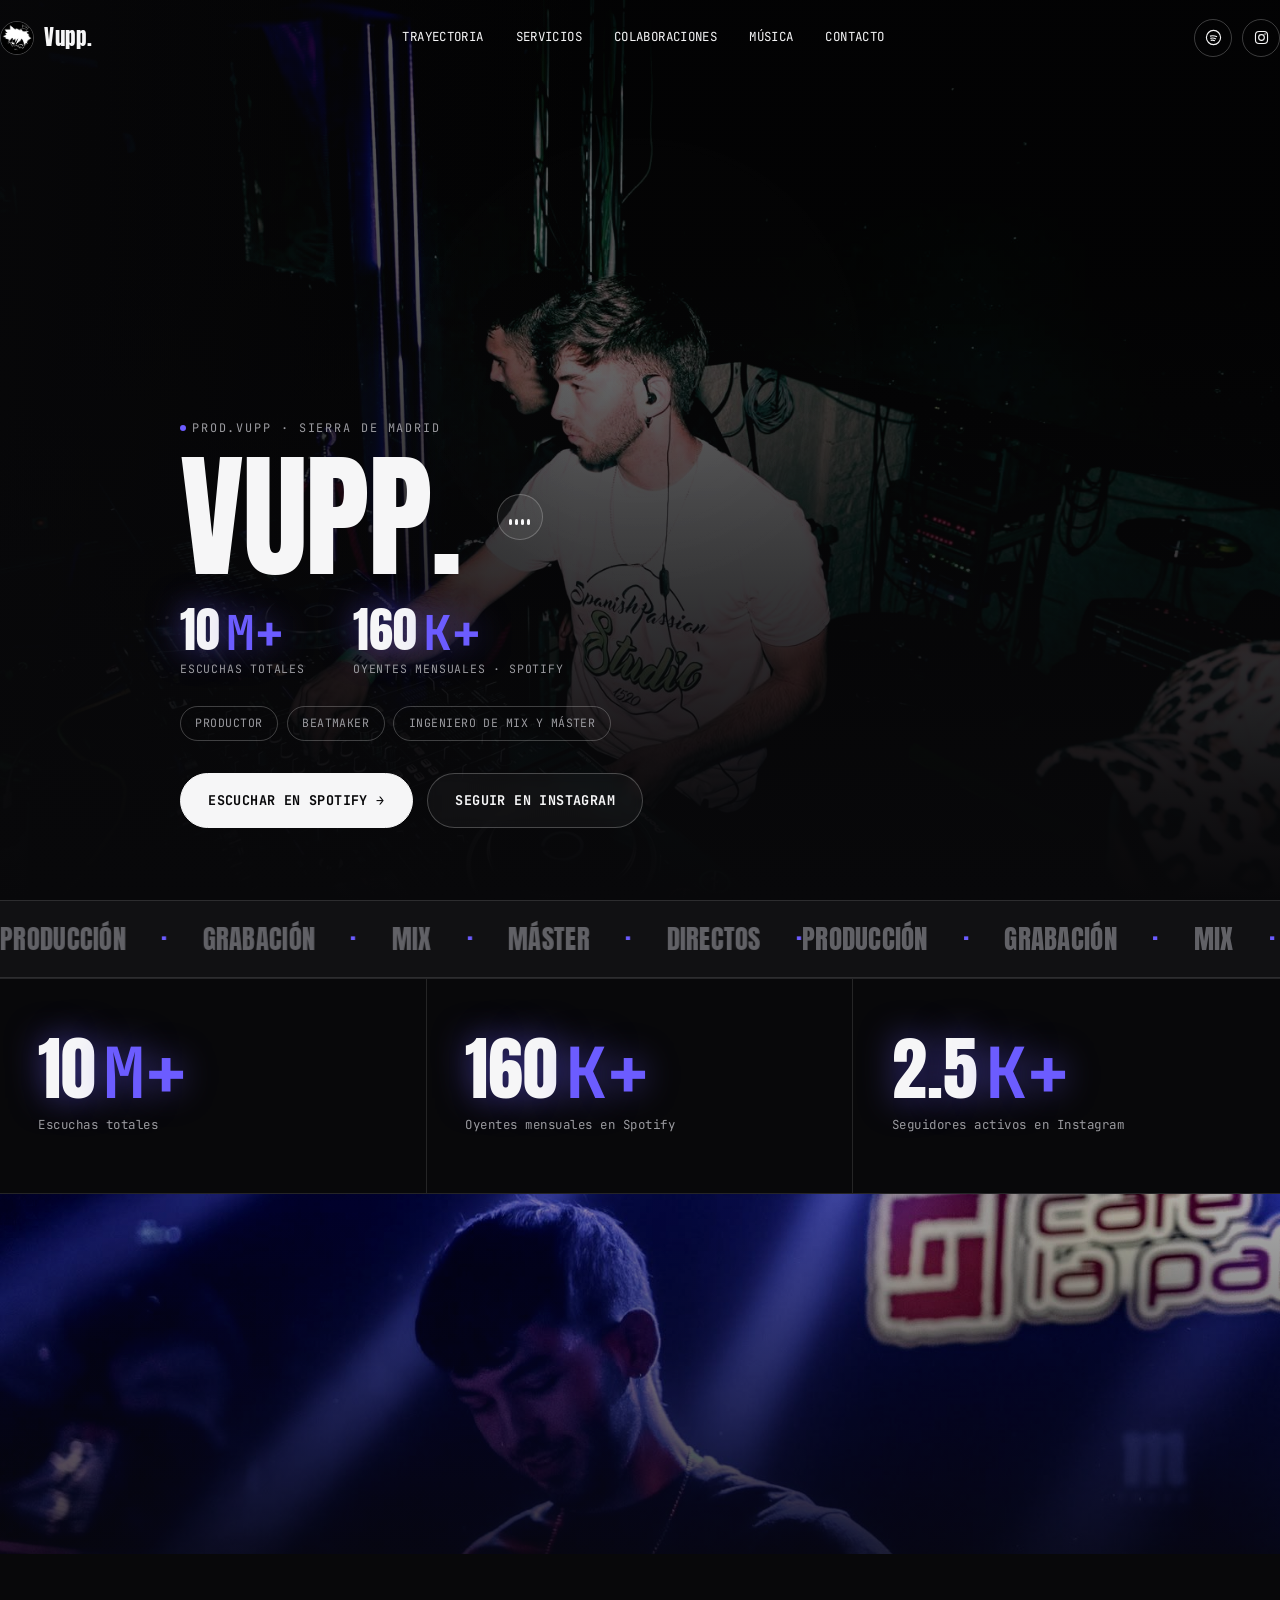
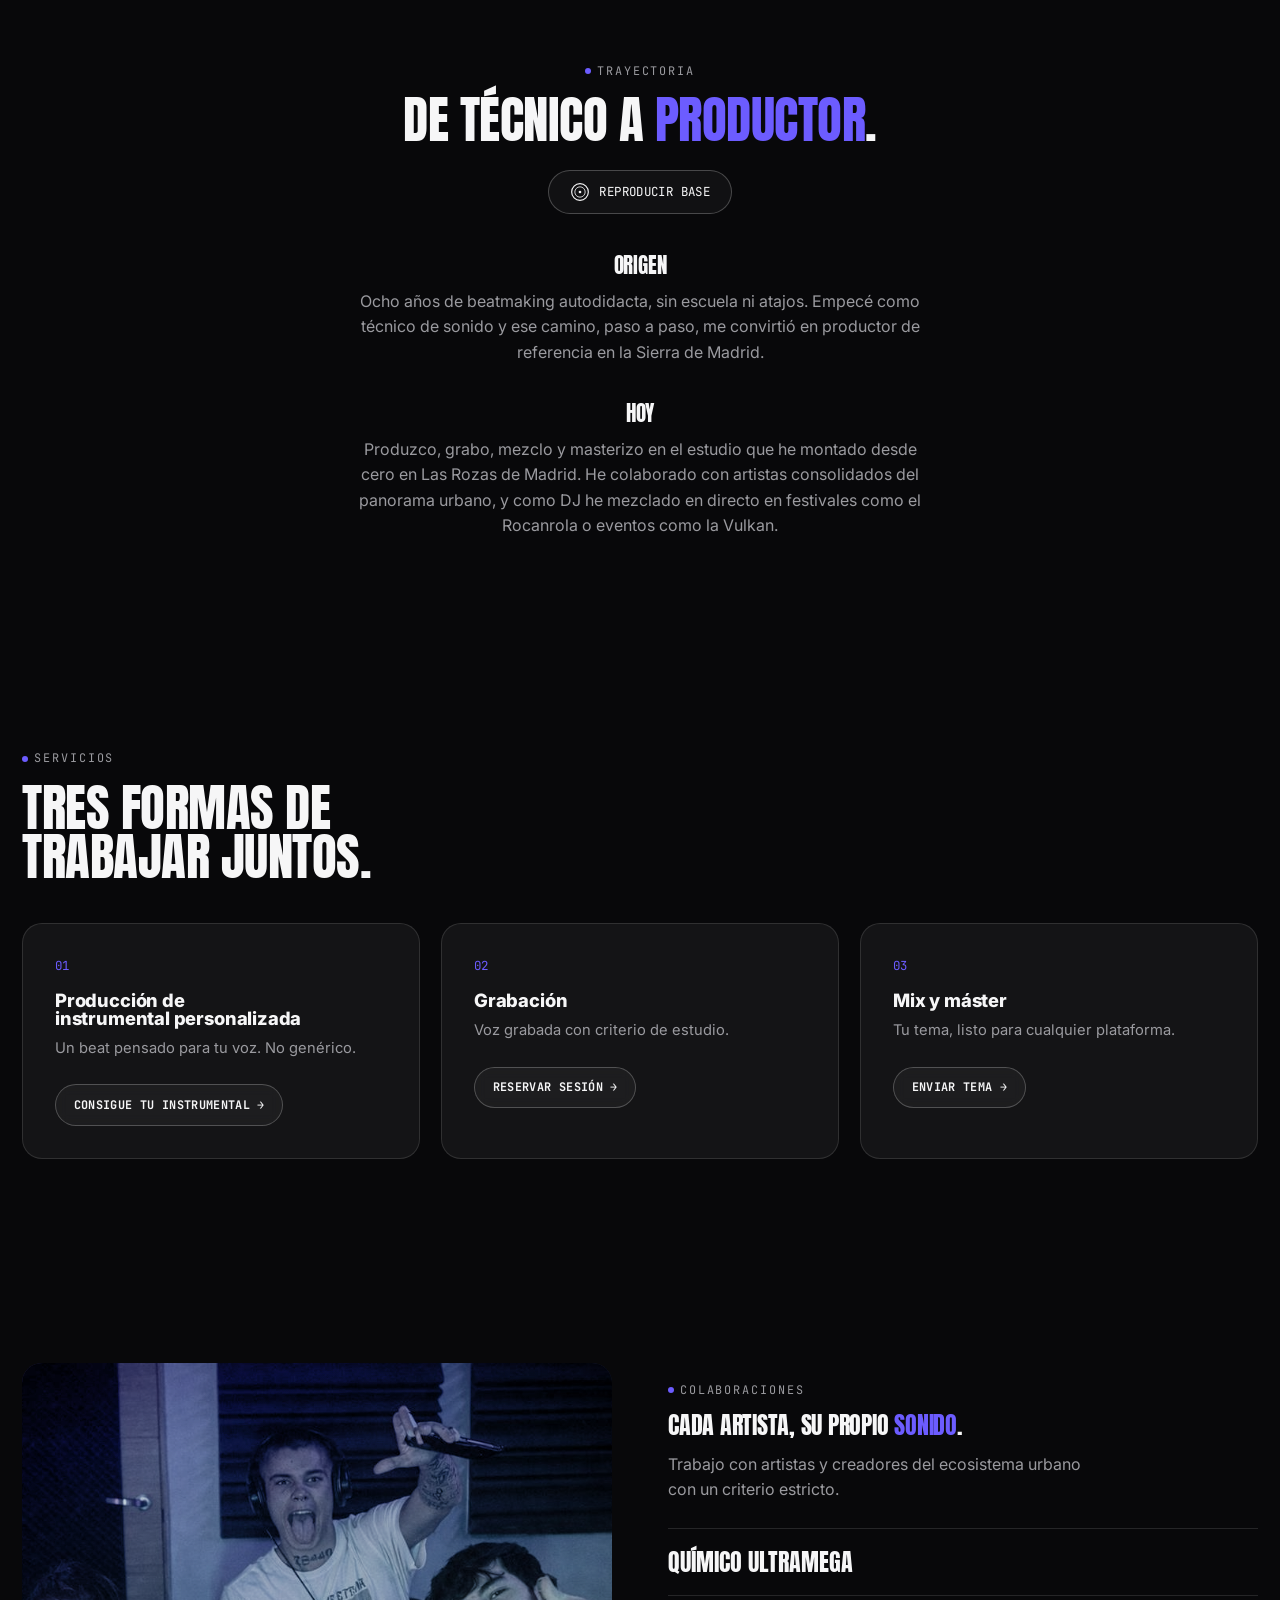
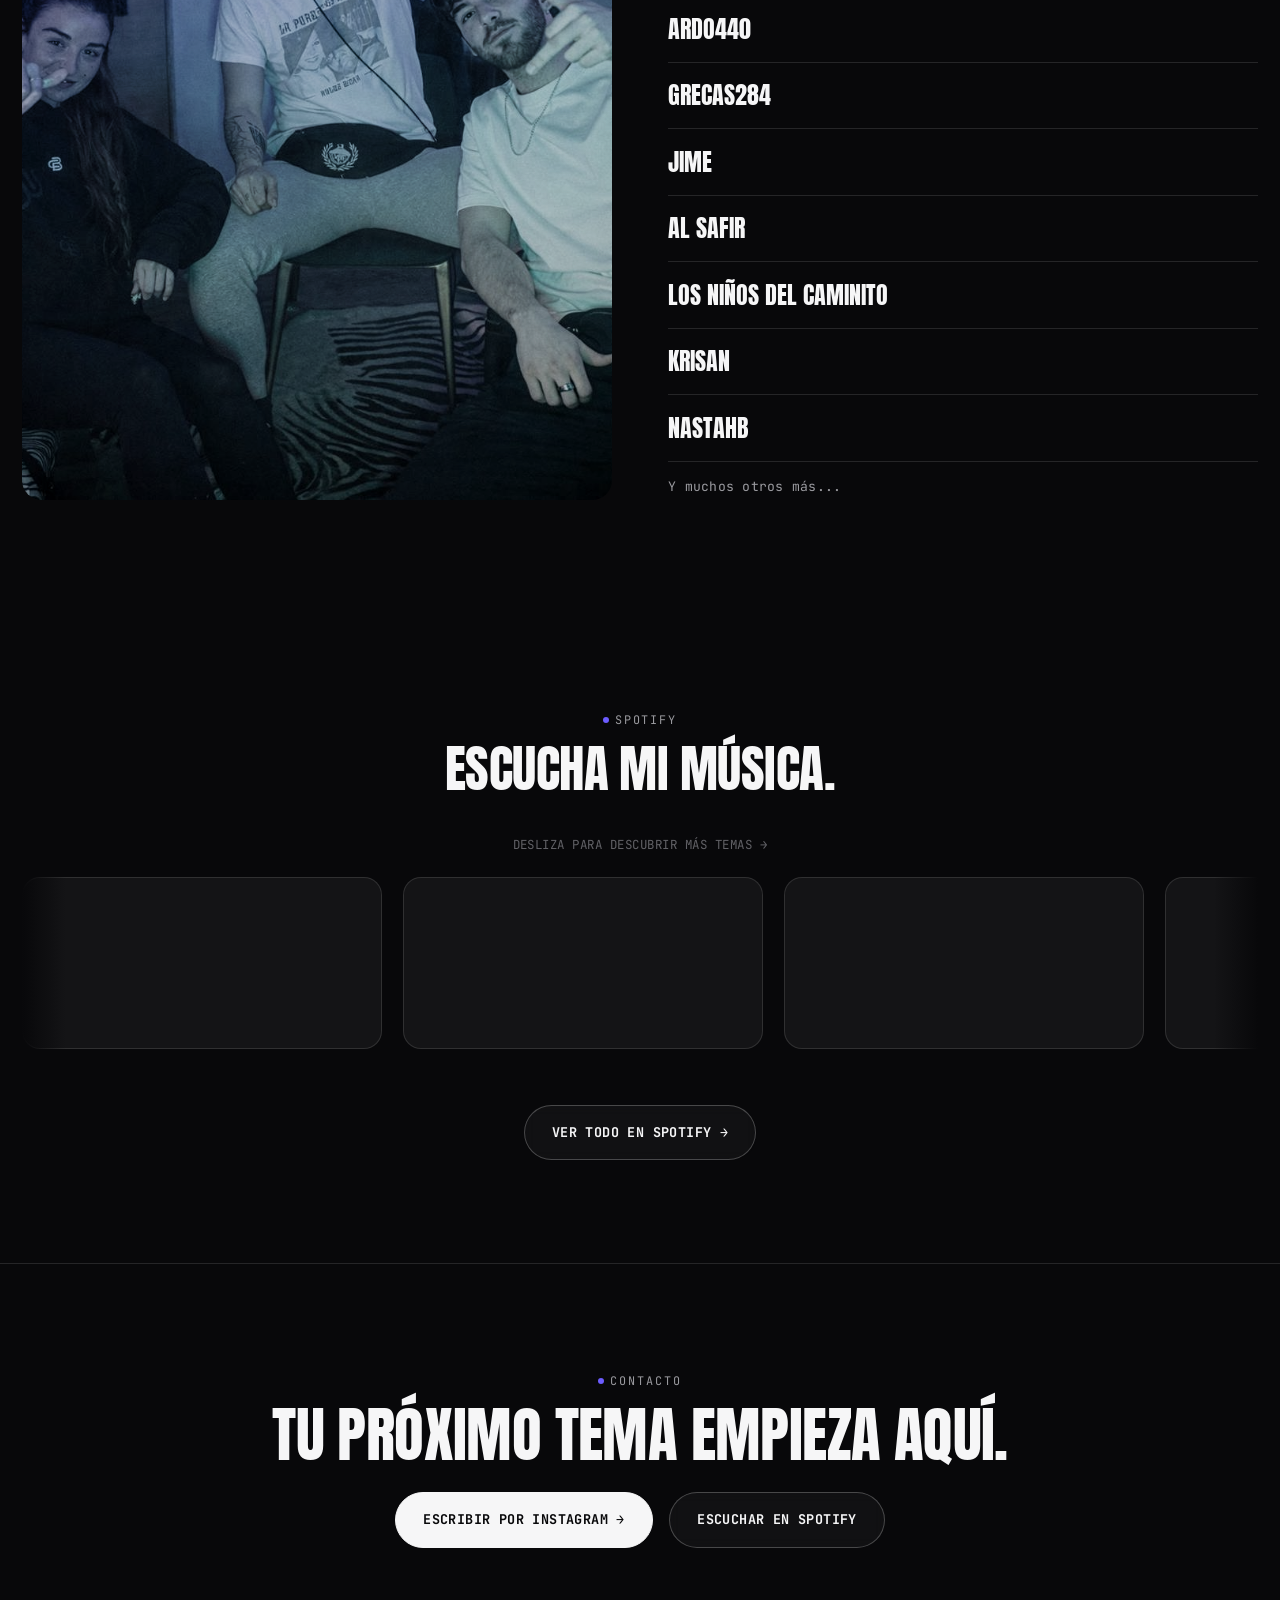
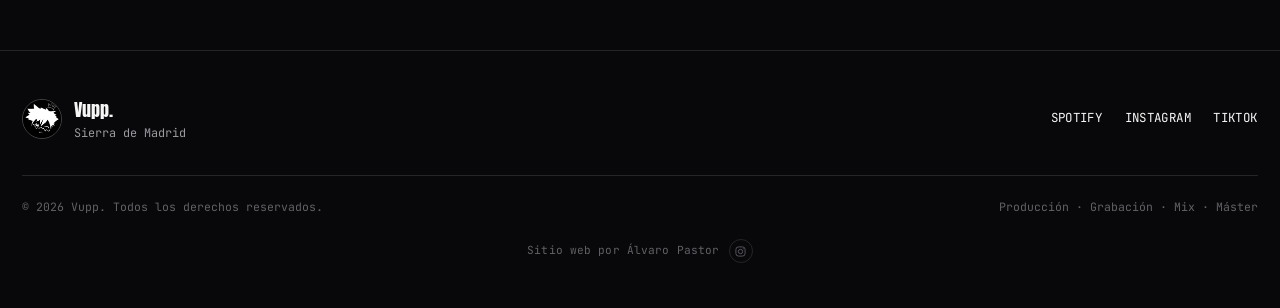
==== commit a03fd489: "Actualizar cifra de oyentes mensuales de 130K+ a 160K+ Co-Authored-By: Claude Sonnet 5 <noreply@anth" ====
--- a/index.html
+++ b/index.html
@@ -159,7 +159,7 @@
           <p class="stat-label">Escuchas totales</p>
         </div>
         <div class="hero-stat">
-          <div class="stat-number"><span data-count-to="130">0</span><span class="stat-suffix">K+</span></div>
+          <div class="stat-number"><span data-count-to="160">0</span><span class="stat-suffix">K+</span></div>
           <p class="stat-label">Oyentes mensuales · Spotify</p>
         </div>
       </div>
@@ -196,7 +196,7 @@
         <p class="stat-label">Escuchas totales</p>
       </div>
       <div class="statbar-cell">
-        <div class="stat-number"><span data-count-to="130">0</span><span class="stat-suffix">K+</span></div>
+        <div class="stat-number"><span data-count-to="160">0</span><span class="stat-suffix">K+</span></div>
         <p class="stat-label">Oyentes mensuales en Spotify</p>
       </div>
       <div class="statbar-cell">
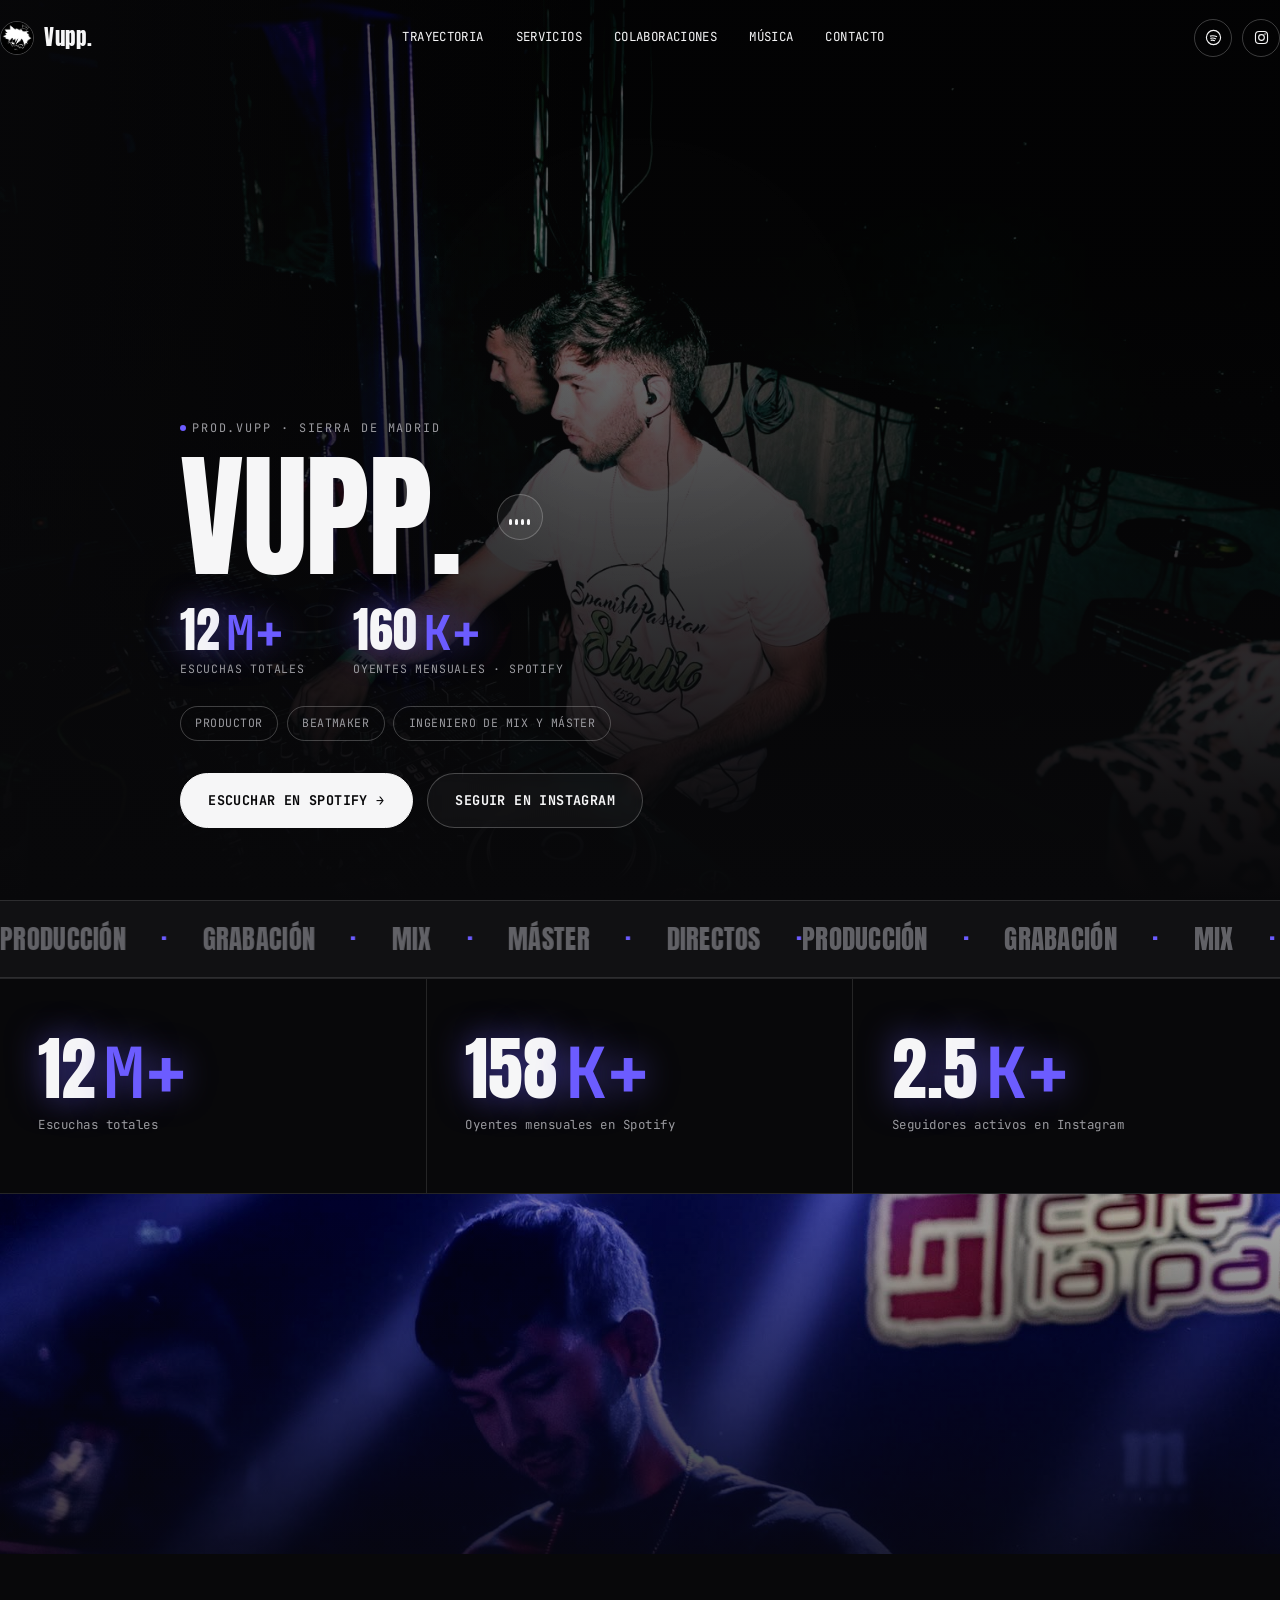
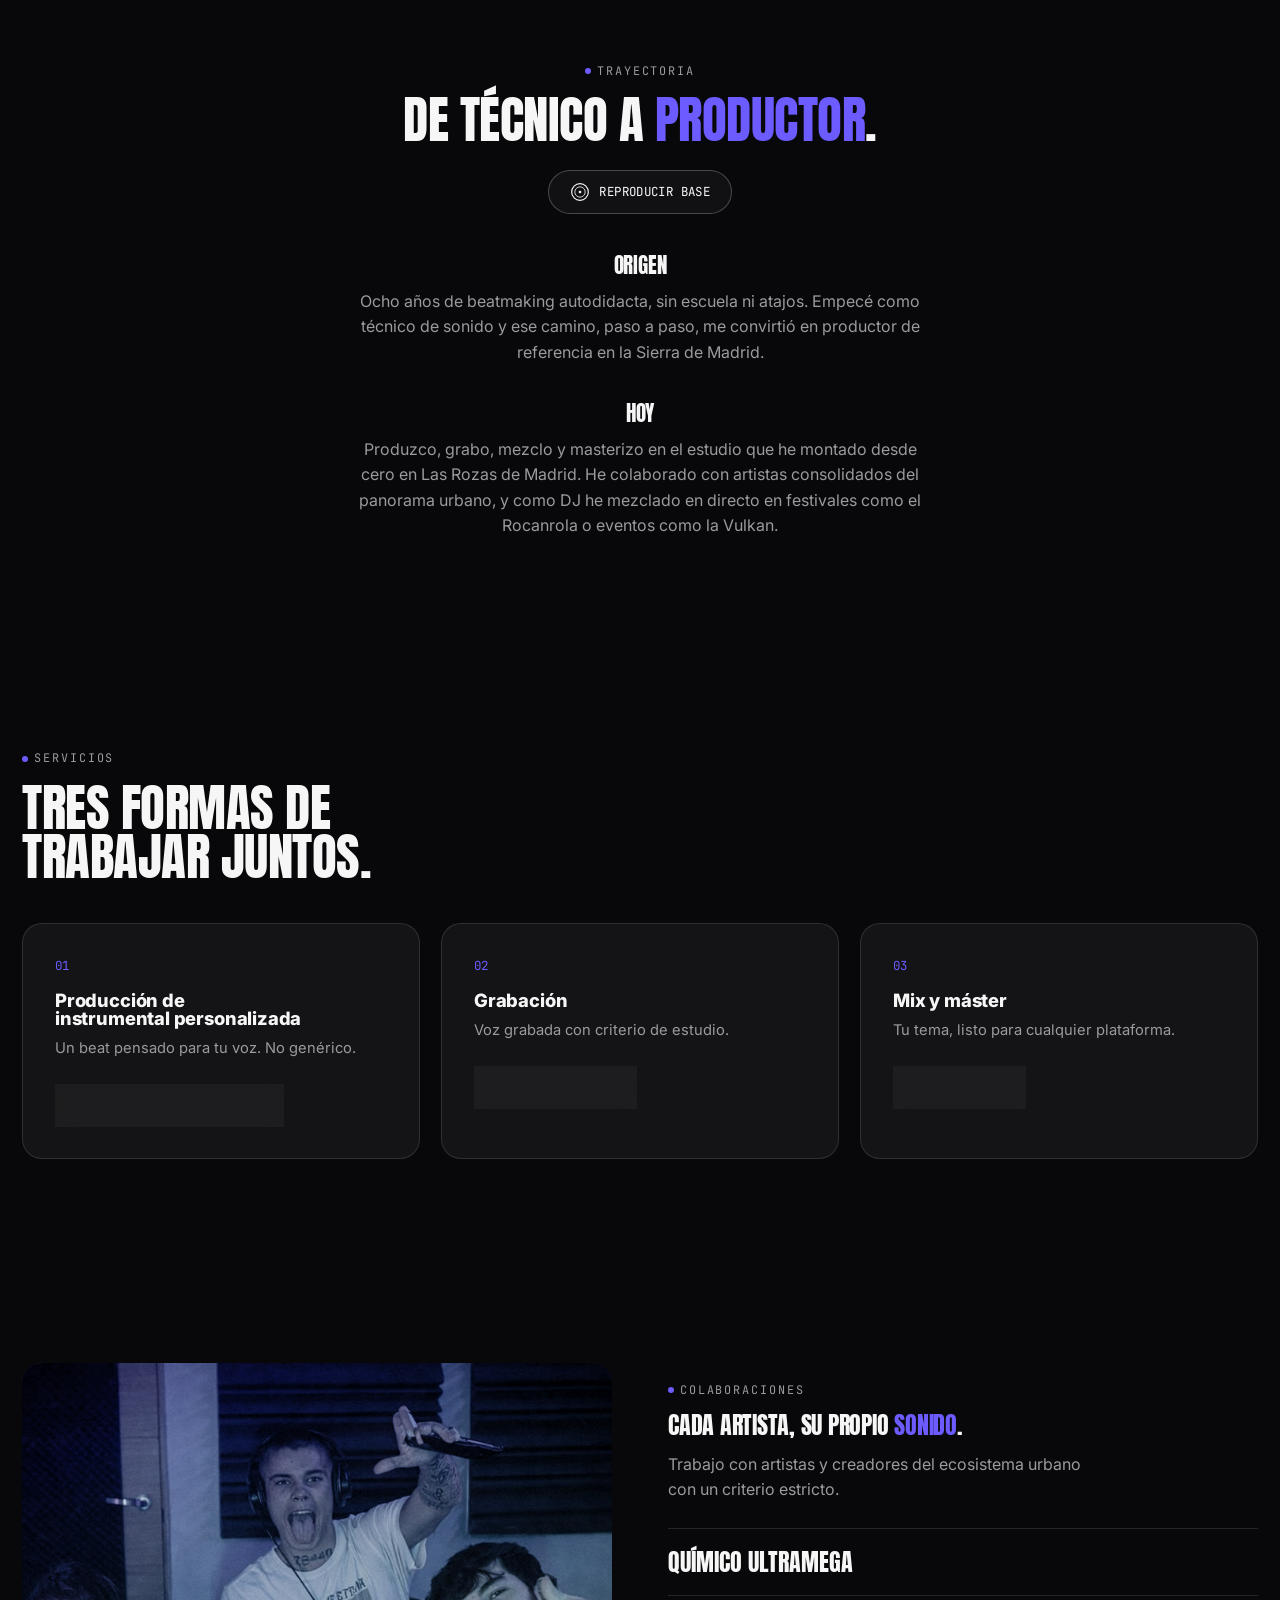
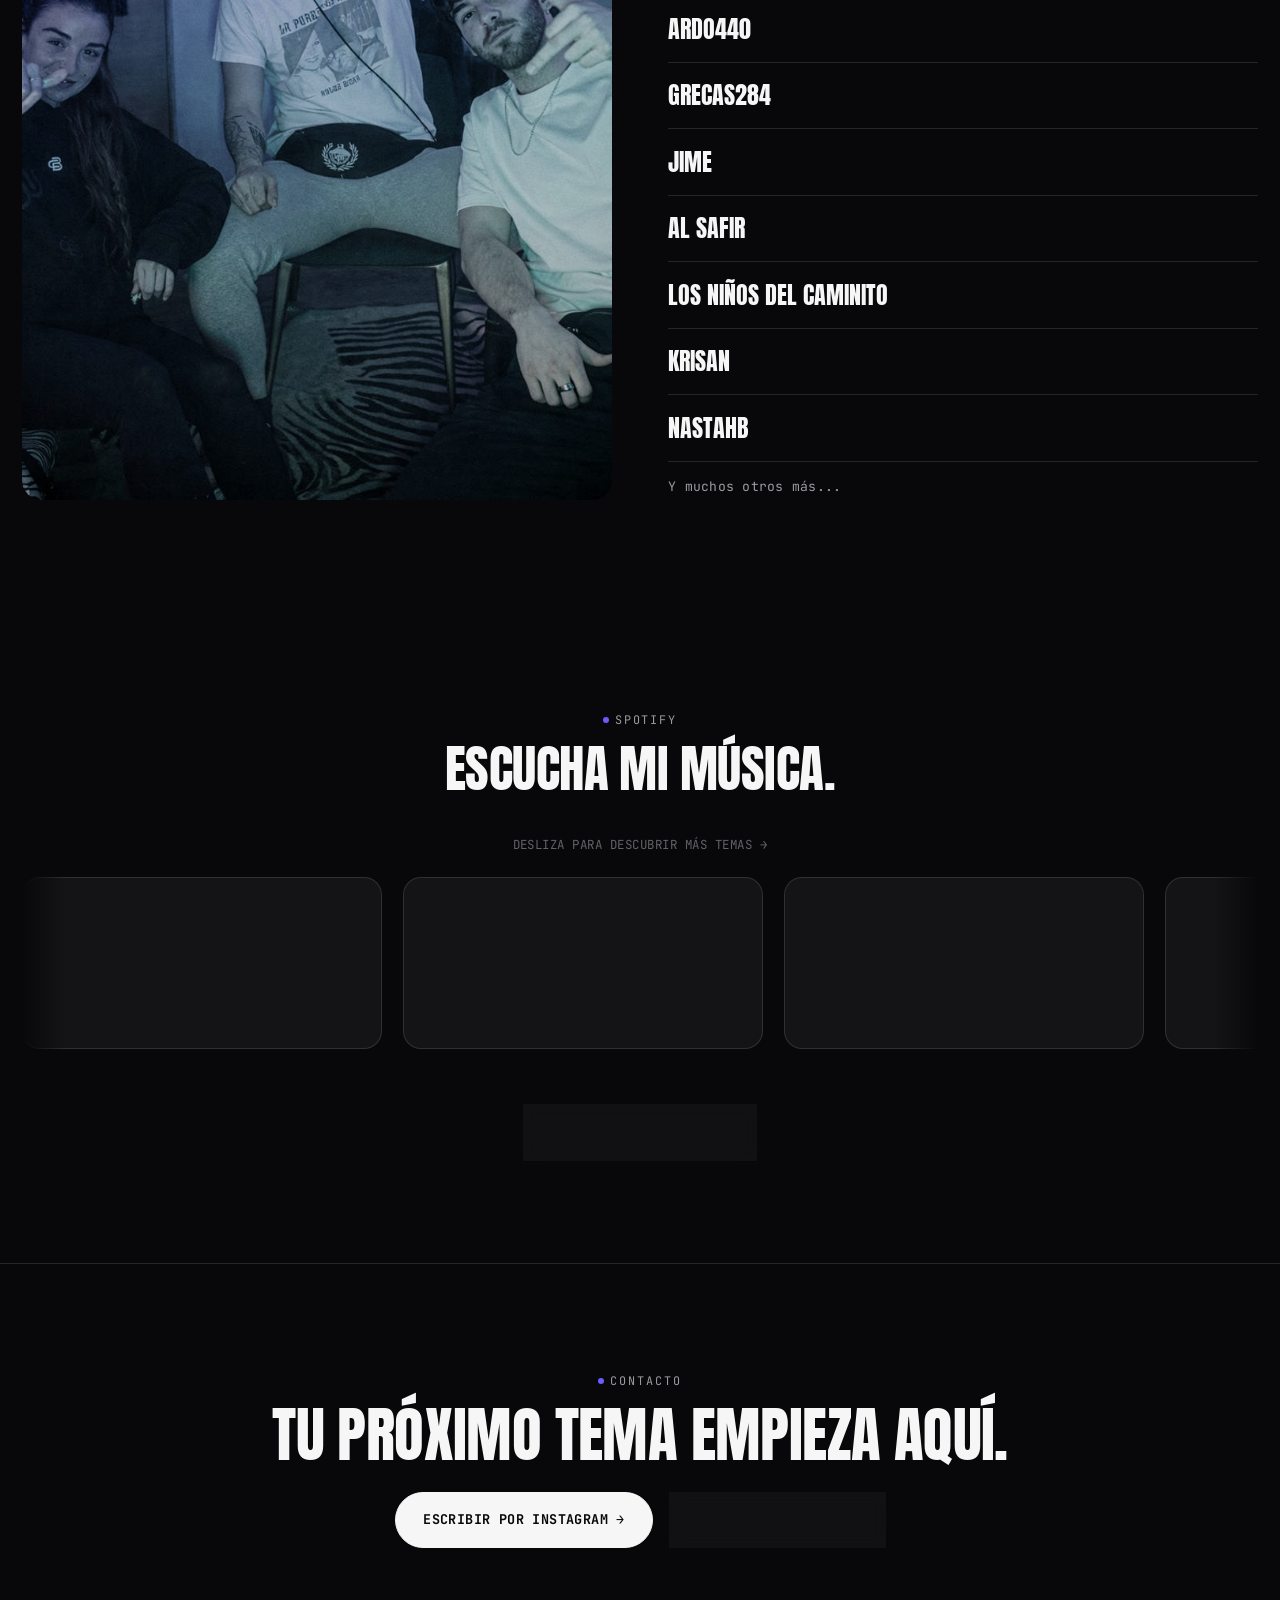
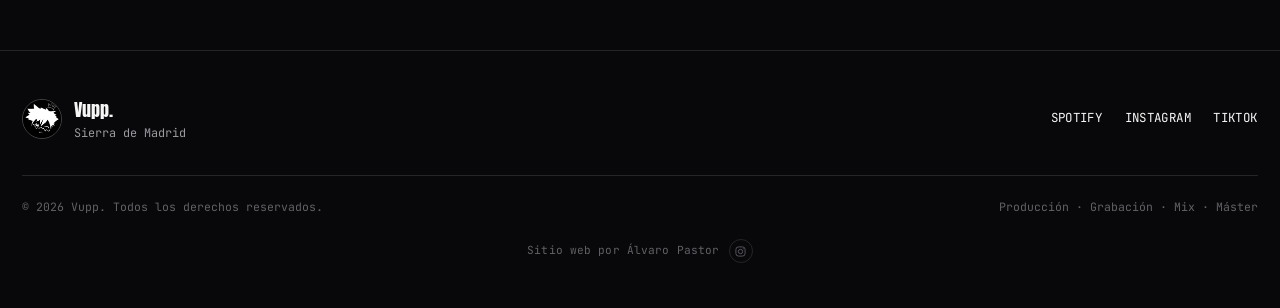
==== commit e96de5b0: "Actualizar cifra de escuchas totales de 10M+ a 12M+ Co-Authored-By: Claude Sonnet 5 <noreply@anthrop" ====
--- a/index.html
+++ b/index.html
@@ -155,7 +155,7 @@
 
       <div class="hero-stats">
         <div class="hero-stat">
-          <div class="stat-number"><span data-count-to="10">0</span><span class="stat-suffix">M+</span></div>
+          <div class="stat-number"><span data-count-to="12">0</span><span class="stat-suffix">M+</span></div>
           <p class="stat-label">Escuchas totales</p>
         </div>
         <div class="hero-stat">
@@ -192,7 +192,7 @@
   <section class="statbar" id="cifras" data-reveal>
     <div class="statbar-grid">
       <div class="statbar-cell">
-        <div class="stat-number"><span data-count-to="10">0</span><span class="stat-suffix">M+</span></div>
+        <div class="stat-number"><span data-count-to="12">0</span><span class="stat-suffix">M+</span></div>
         <p class="stat-label">Escuchas totales</p>
       </div>
       <div class="statbar-cell">
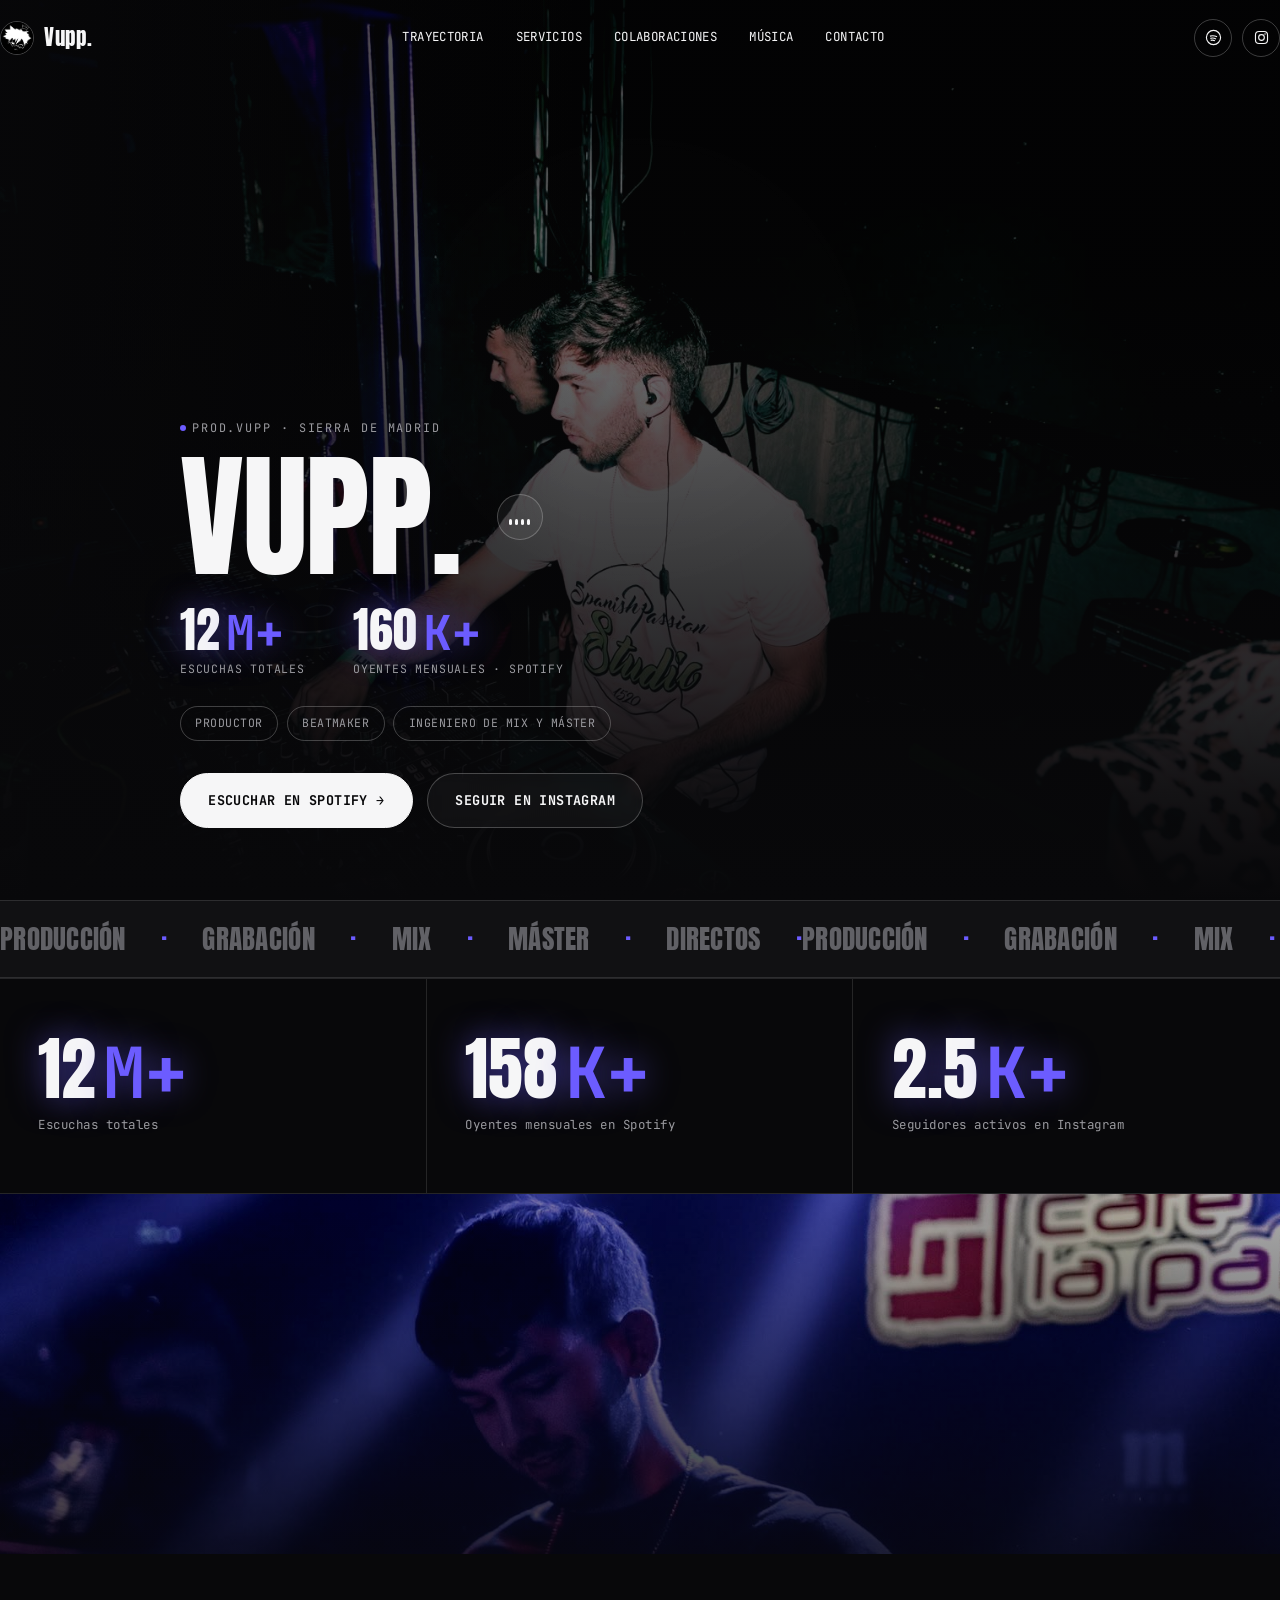
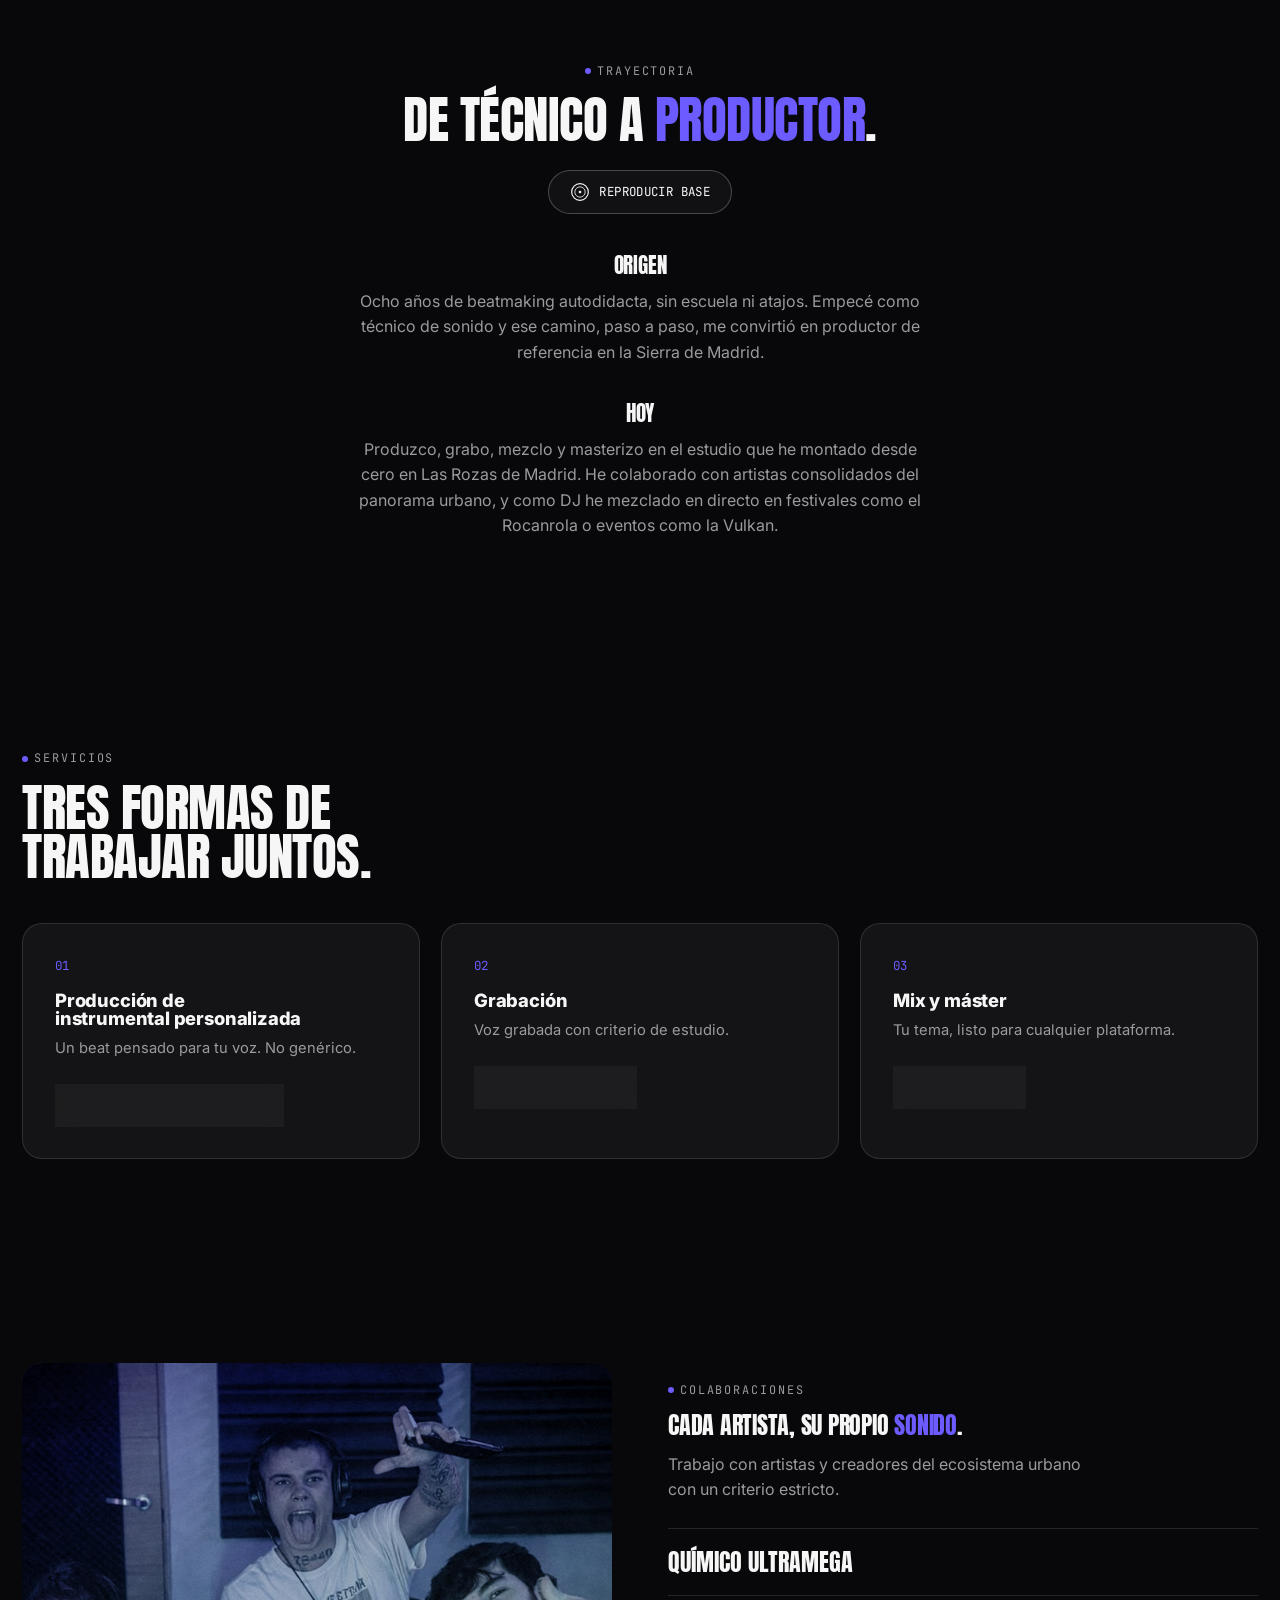
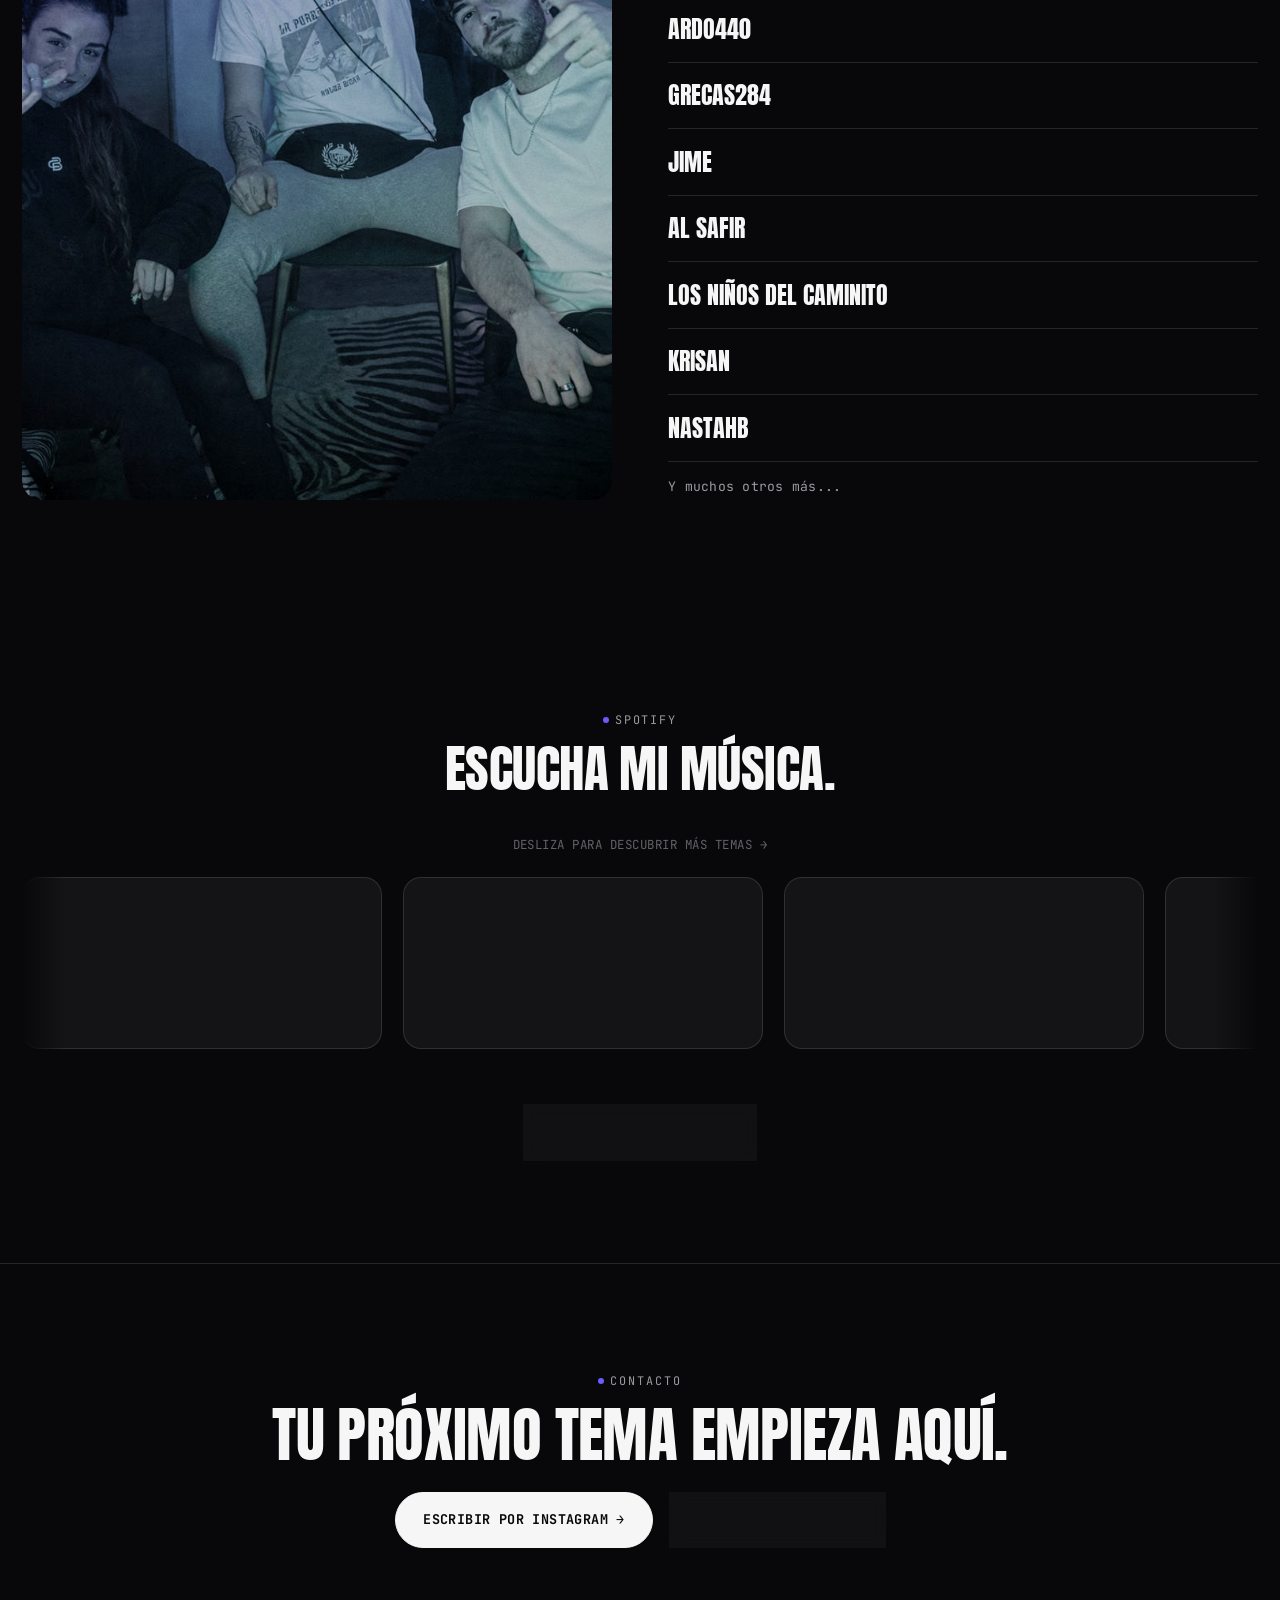
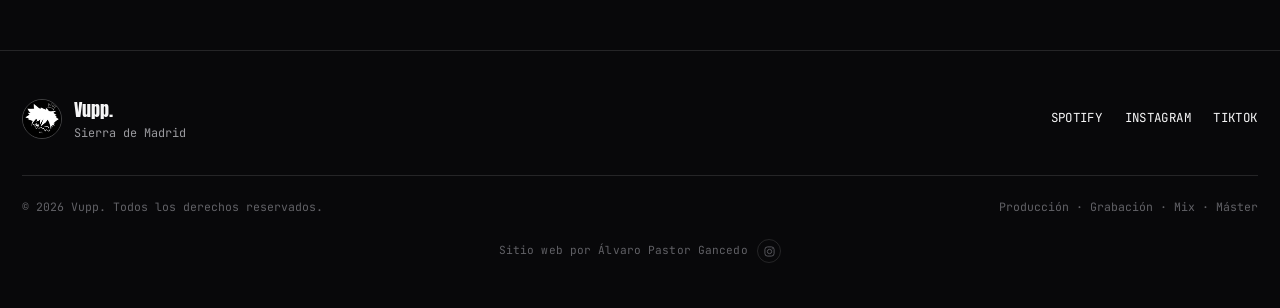
==== commit e9868305: "Enlazar el nombre del desarrollador en el footer a su web personal Co-Authored-By: Claude Sonnet 5 <" ====
--- a/index.html
+++ b/index.html
@@ -389,7 +389,7 @@
       <span>Producción · Grabación · Mix · Máster</span>
     </div>
     <div class="footer-credit">
-      <span>Sitio web por Álvaro Pastor</span>
+      <span>Sitio web por <a class="link-underline" href="https://vupp.es/personal/">Álvaro Pastor Gancedo</a></span>
       <a class="footer-credit-btn" href="https://www.instagram.com/__paastoor__/" target="_blank" rel="noopener" aria-label="Instagram de Álvaro Pastor">
         <svg viewBox="0 0 24 24" fill="none" stroke="currentColor" stroke-width="1.6"><rect x="3.5" y="3.5" width="17" height="17" rx="5"/><circle cx="12" cy="12" r="4"/><circle cx="17" cy="7" r="1" fill="currentColor" stroke="none"/></svg>
       </a>
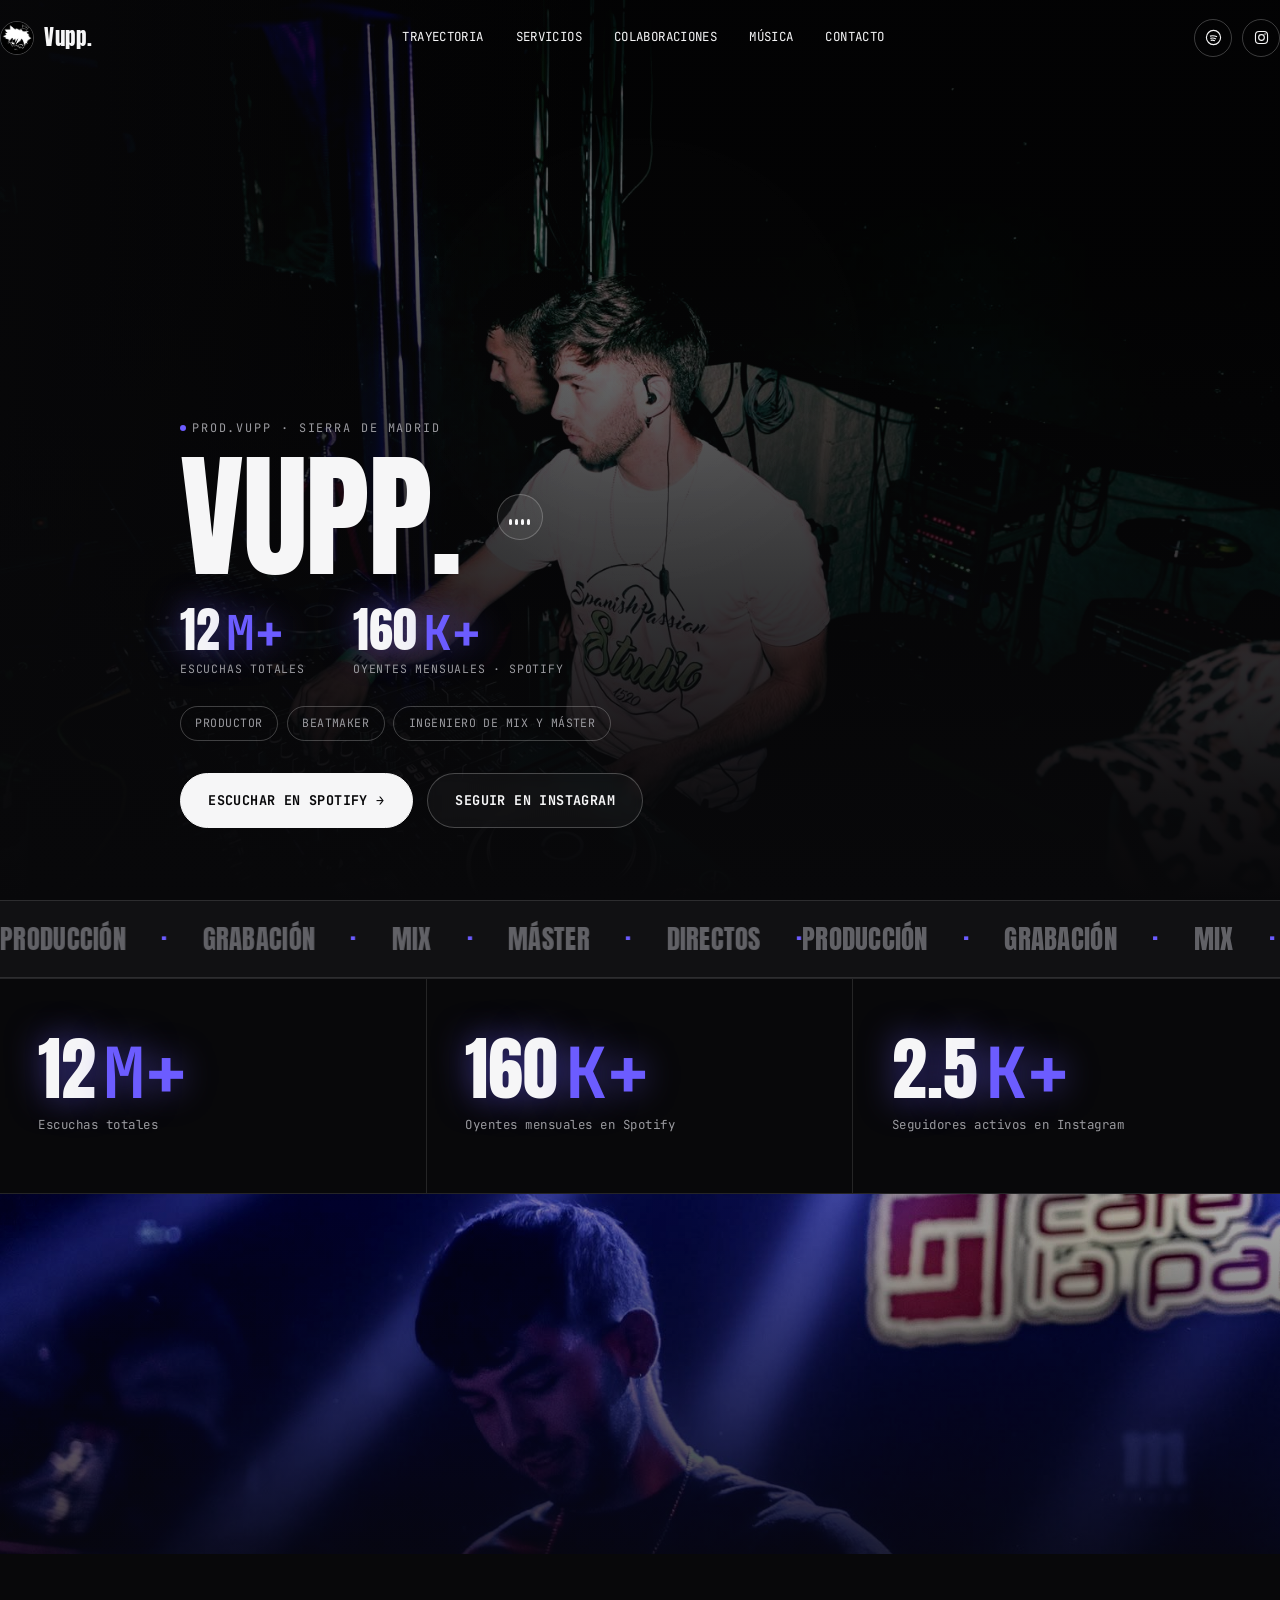
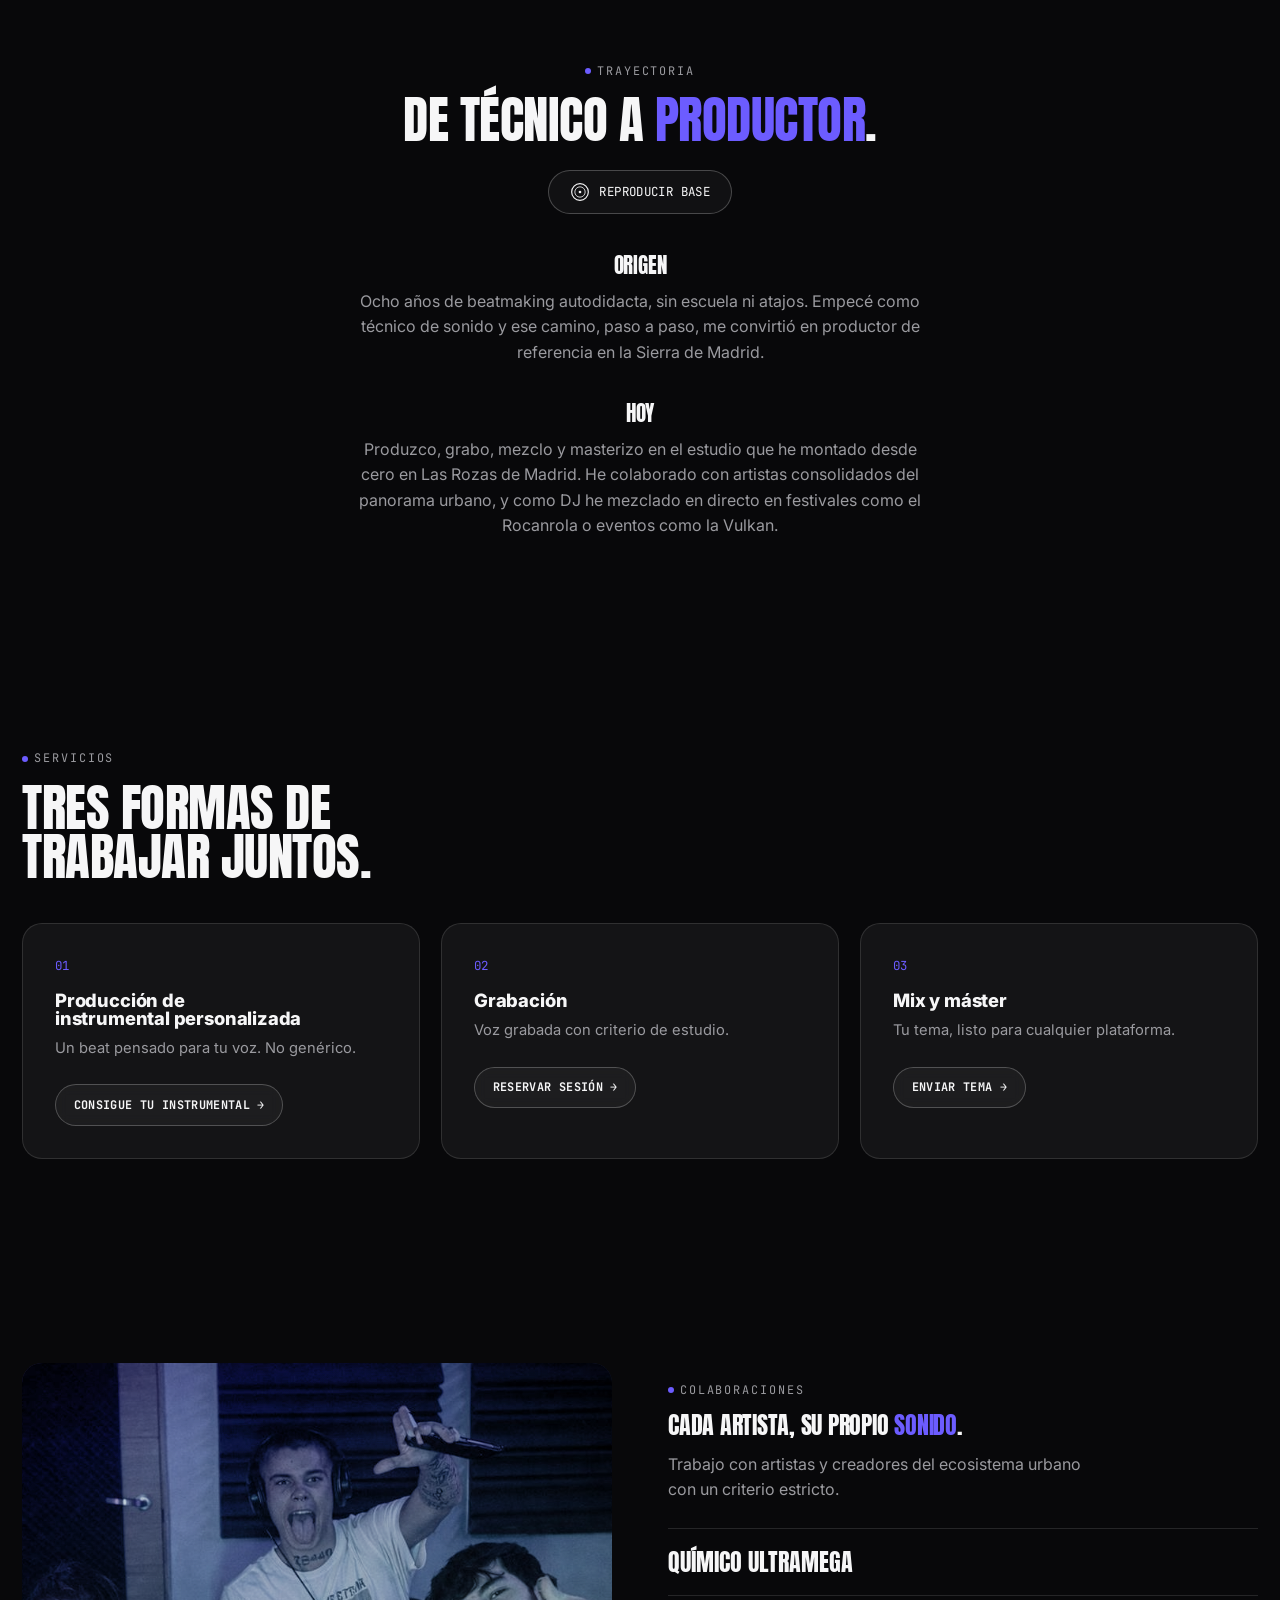
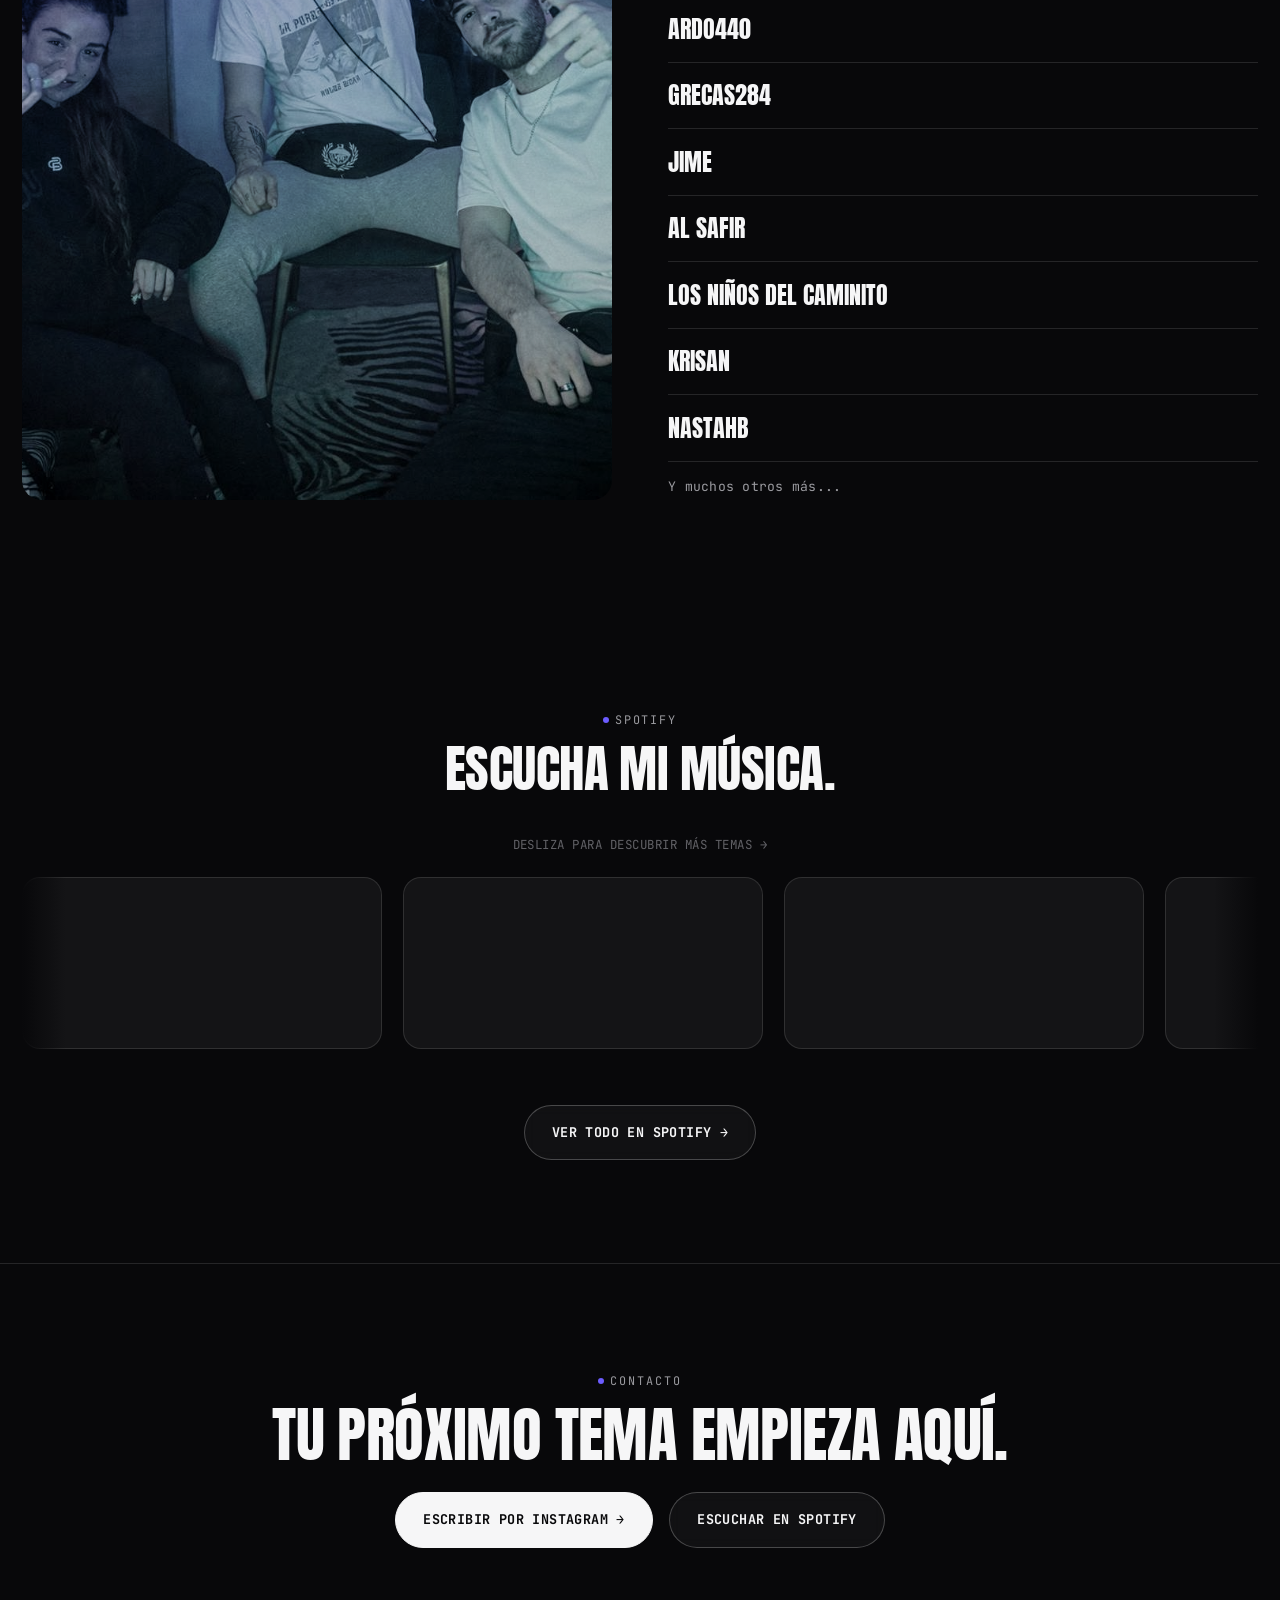
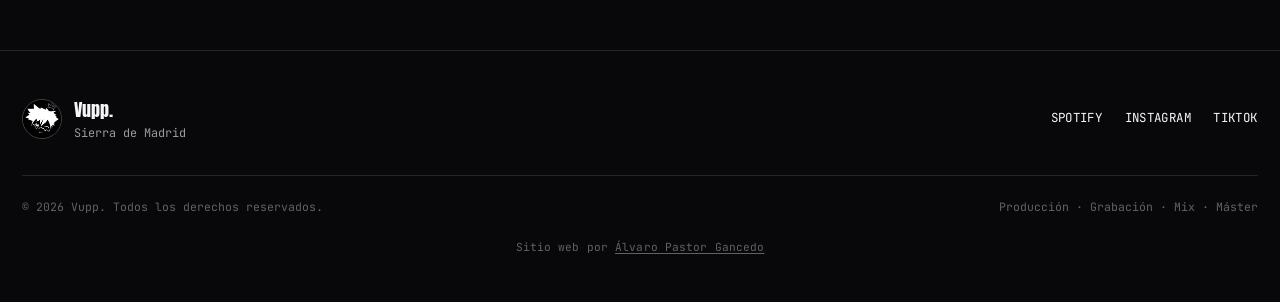
==== commit 1168f99f: "Quitar icono de Instagram del footer y subrayar el nombre del desarrollador Co-Authored-By: Claude S" ====
--- a/index.html
+++ b/index.html
@@ -389,10 +389,7 @@
       <span>Producción · Grabación · Mix · Máster</span>
     </div>
     <div class="footer-credit">
-      <span>Sitio web por <a class="link-underline" href="https://vupp.es/personal/">Álvaro Pastor Gancedo</a></span>
-      <a class="footer-credit-btn" href="https://www.instagram.com/__paastoor__/" target="_blank" rel="noopener" aria-label="Instagram de Álvaro Pastor">
-        <svg viewBox="0 0 24 24" fill="none" stroke="currentColor" stroke-width="1.6"><rect x="3.5" y="3.5" width="17" height="17" rx="5"/><circle cx="12" cy="12" r="4"/><circle cx="17" cy="7" r="1" fill="currentColor" stroke="none"/></svg>
-      </a>
+      <span>Sitio web por <a class="footer-credit-link" href="https://vupp.es/personal/">Álvaro Pastor Gancedo</a></span>
     </div>
   </div>
 </footer>
--- a/styles.css
+++ b/styles.css
@@ -463,13 +463,8 @@
   margin-top: 1.4rem; display: flex; align-items: center; justify-content: center; gap: .6rem;
   font-family: var(--mono); font-size: .7rem; letter-spacing: .01em; color: var(--mute-2);
 }
-.footer-credit-btn {
-  width: 24px; height: 24px; border-radius: 50%; flex: none;
-  border: 1px solid var(--line); display: grid; place-items: center; color: var(--mute-2);
-  transition: border-color .3s var(--ease-out), color .3s, transform .3s var(--ease-soft);
-}
-.footer-credit-btn svg { width: 13px; height: 13px; }
-.footer-credit-btn:hover { border-color: var(--accent); color: var(--accent); transform: translateY(-2px); }
+.footer-credit-link { text-decoration: underline; text-underline-offset: 2px; transition: color .3s; }
+.footer-credit-link:hover { color: var(--accent); }
 
 /* =============================================================
    9. Reduced-motion — only intrusive effects
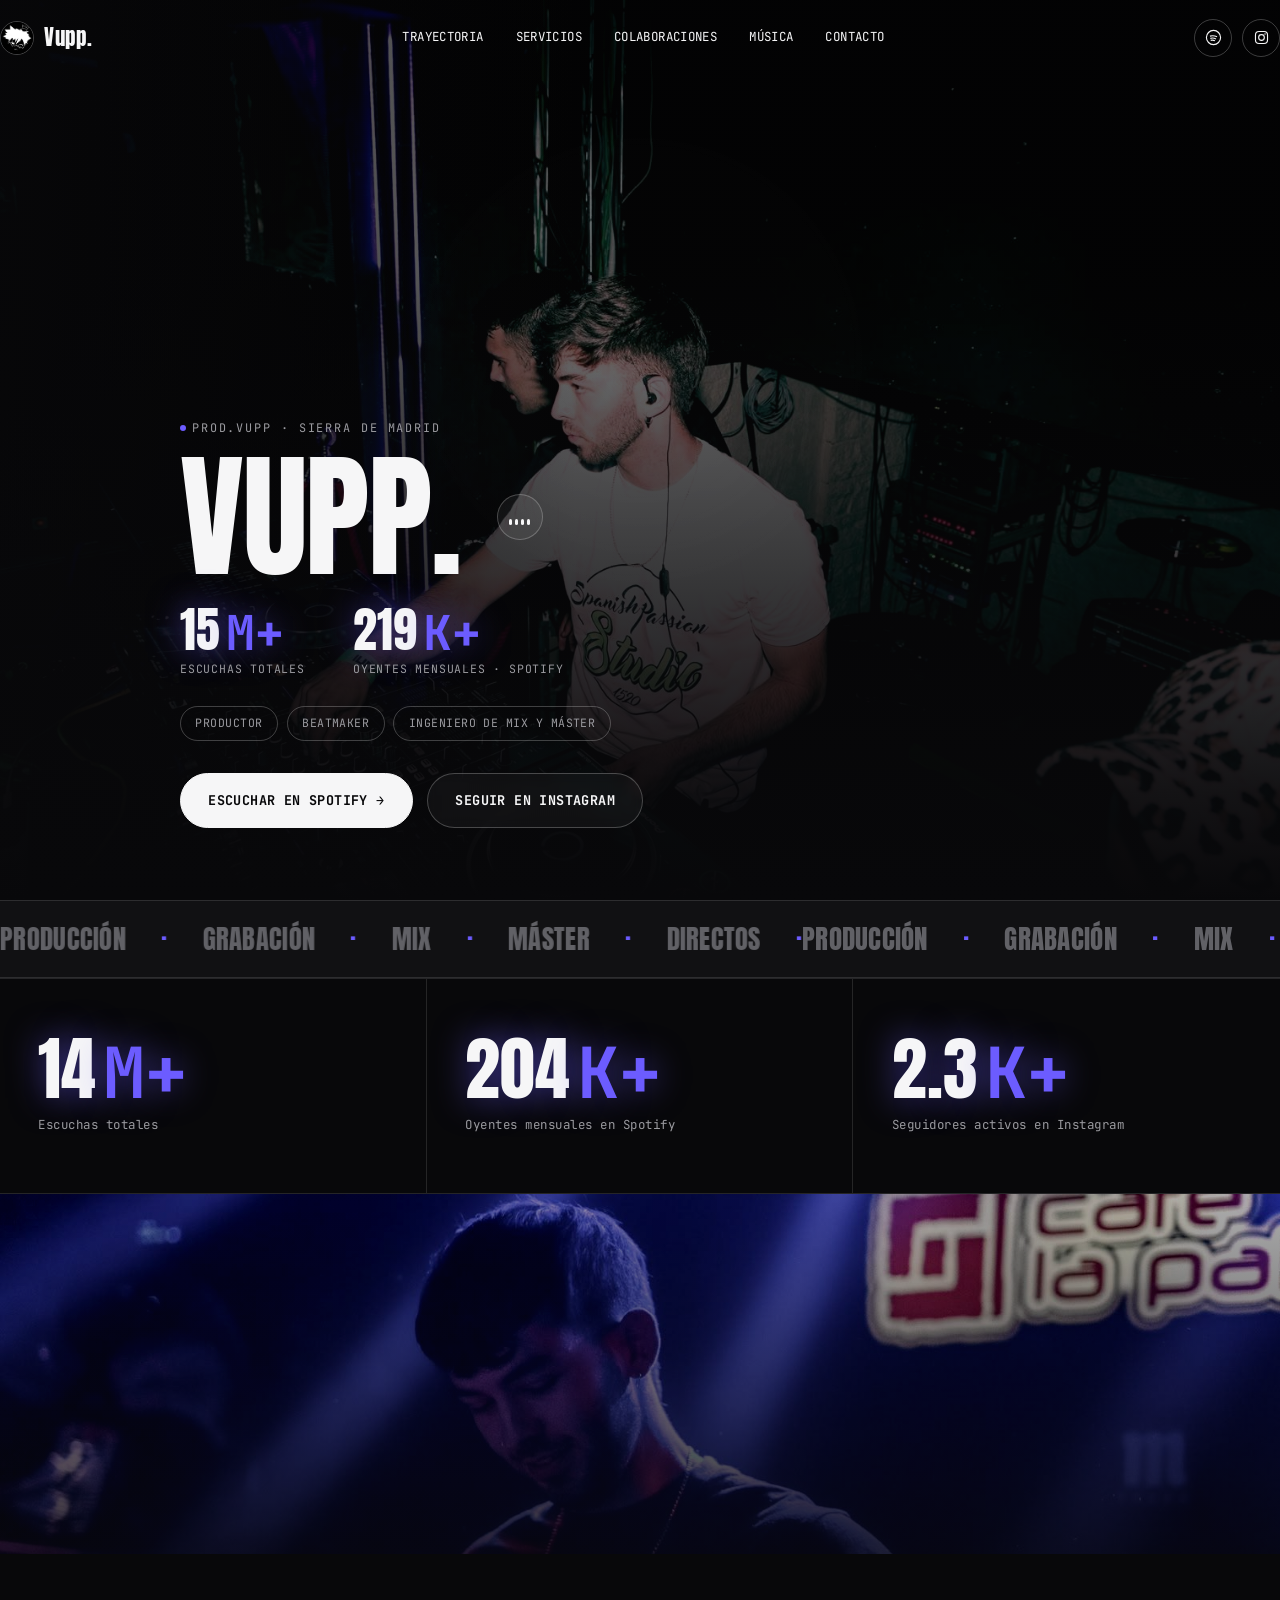
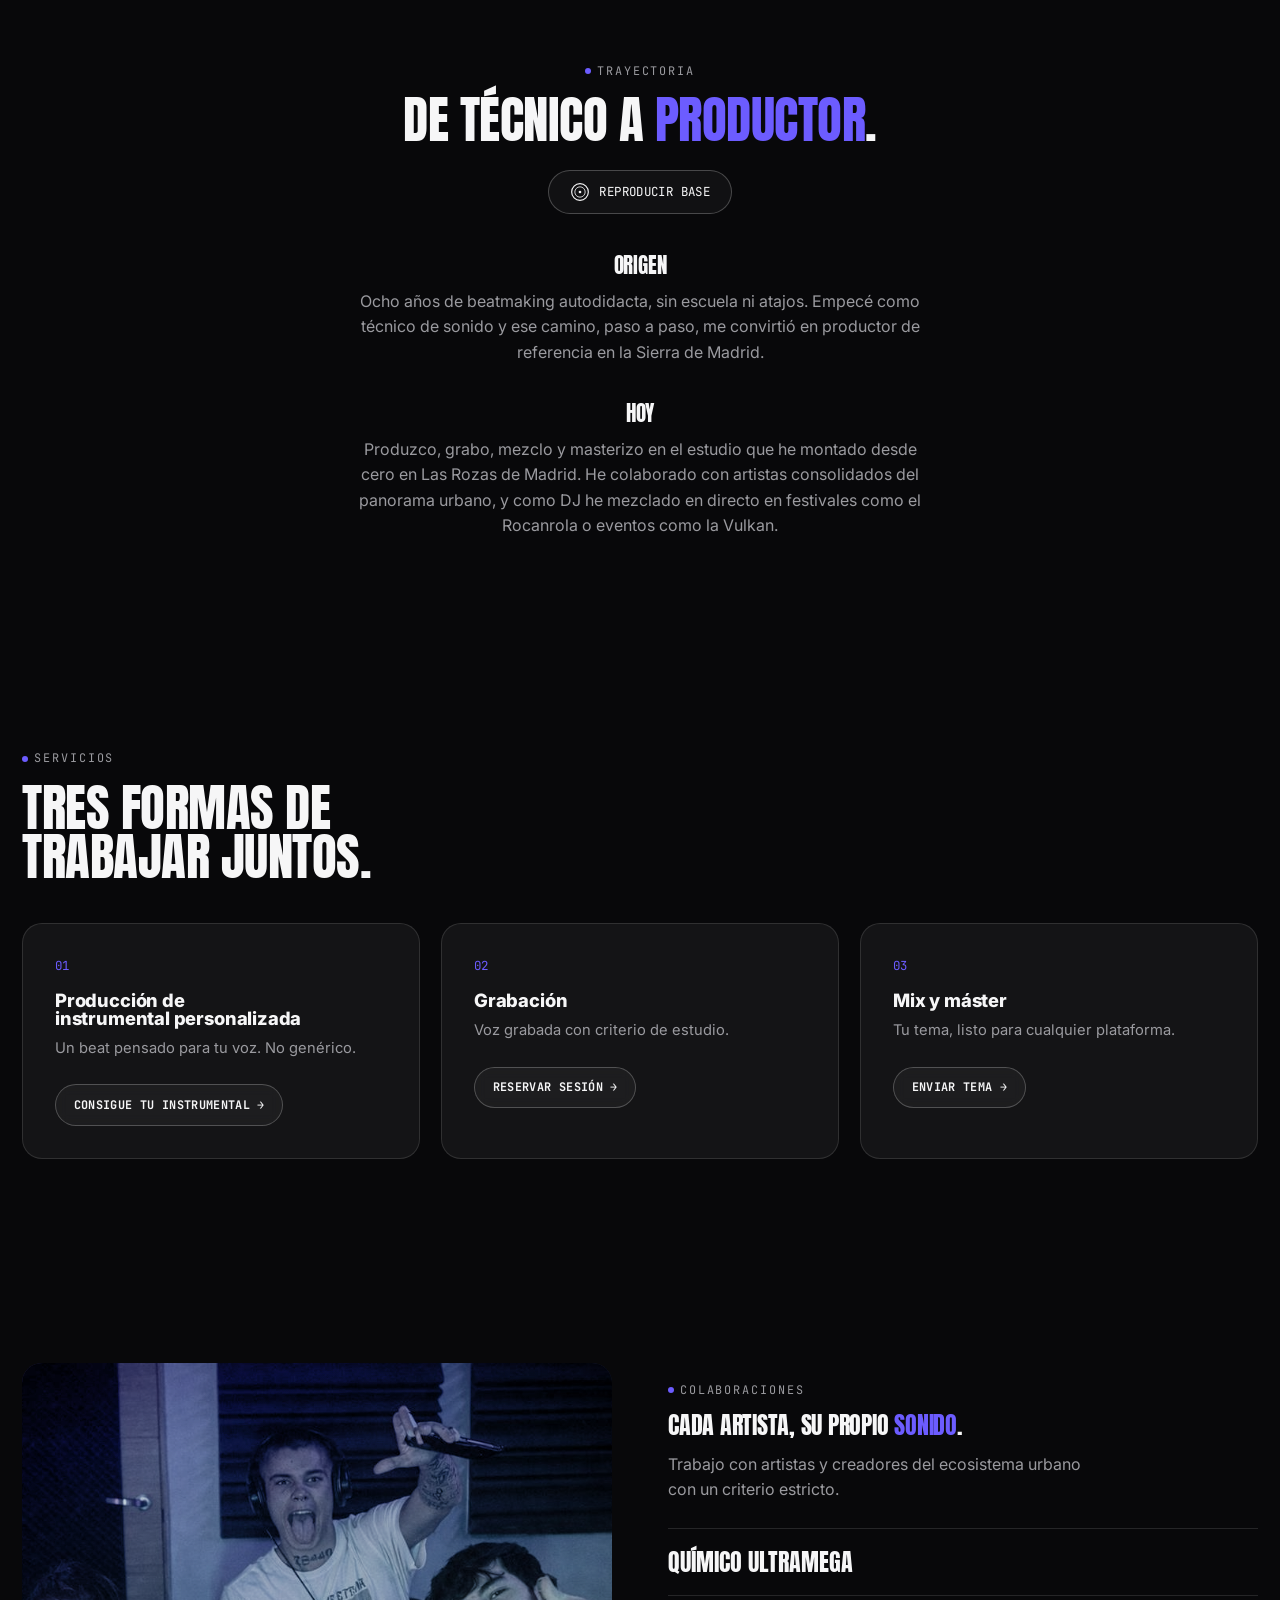
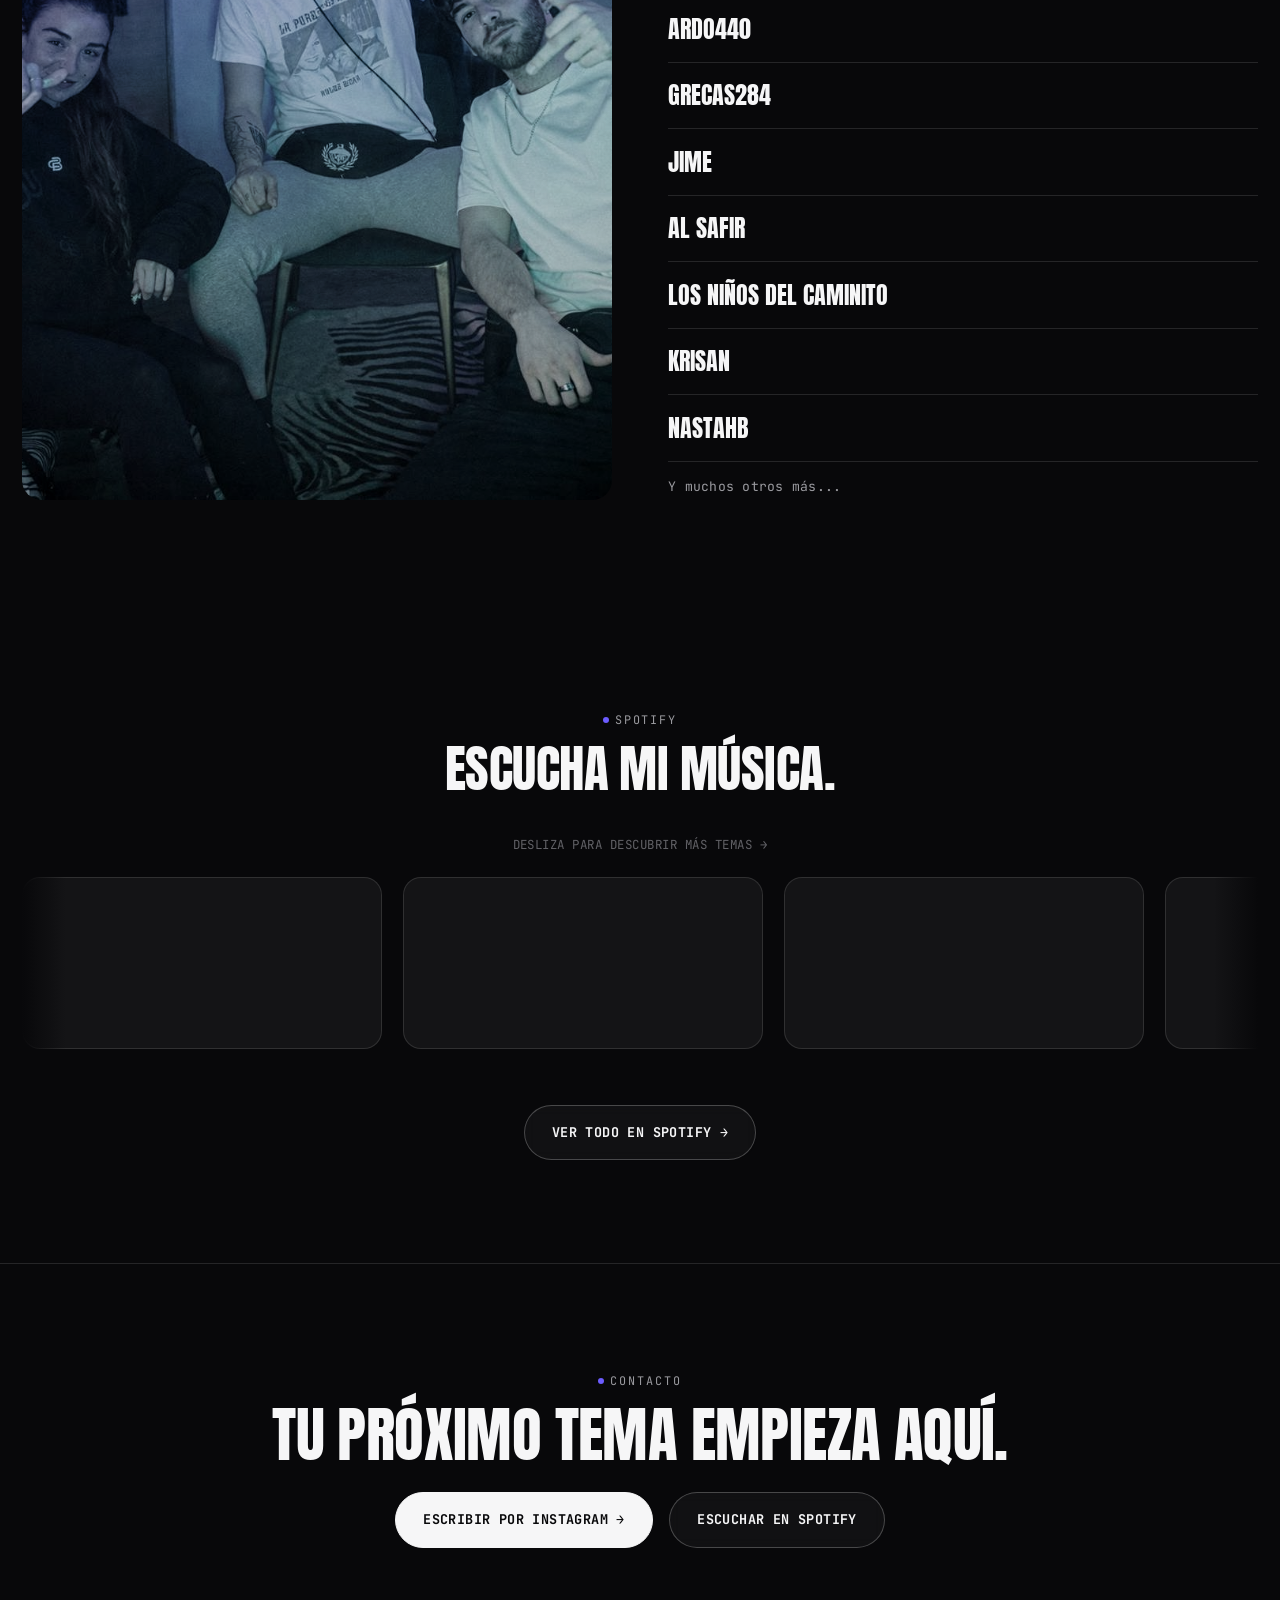
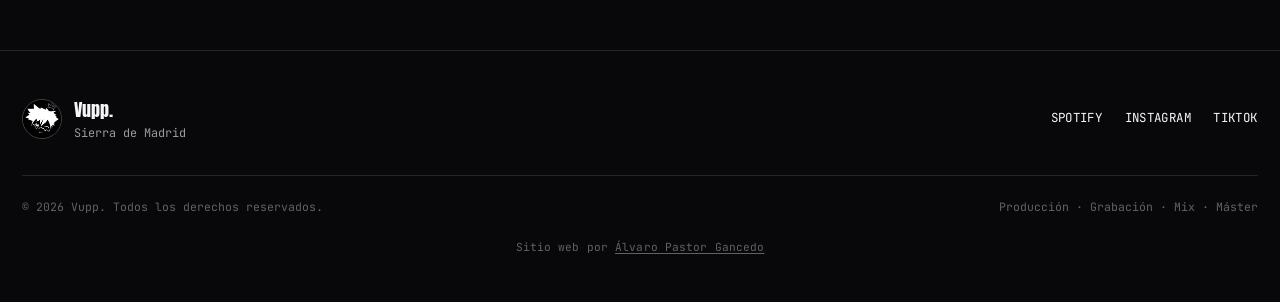
==== commit c8a14fd6: "Actualizar cifras: 220K+ oyentes mensuales y 15M+ escuchas totales Co-Authored-By: Claude Opus 5.5 <" ====
--- a/index.html
+++ b/index.html
@@ -155,11 +155,11 @@
 
       <div class="hero-stats">
         <div class="hero-stat">
-          <div class="stat-number"><span data-count-to="12">0</span><span class="stat-suffix">M+</span></div>
+          <div class="stat-number"><span data-count-to="15">0</span><span class="stat-suffix">M+</span></div>
           <p class="stat-label">Escuchas totales</p>
         </div>
         <div class="hero-stat">
-          <div class="stat-number"><span data-count-to="160">0</span><span class="stat-suffix">K+</span></div>
+          <div class="stat-number"><span data-count-to="220">0</span><span class="stat-suffix">K+</span></div>
           <p class="stat-label">Oyentes mensuales · Spotify</p>
         </div>
       </div>
@@ -192,11 +192,11 @@
   <section class="statbar" id="cifras" data-reveal>
     <div class="statbar-grid">
       <div class="statbar-cell">
-        <div class="stat-number"><span data-count-to="12">0</span><span class="stat-suffix">M+</span></div>
+        <div class="stat-number"><span data-count-to="15">0</span><span class="stat-suffix">M+</span></div>
         <p class="stat-label">Escuchas totales</p>
       </div>
       <div class="statbar-cell">
-        <div class="stat-number"><span data-count-to="160">0</span><span class="stat-suffix">K+</span></div>
+        <div class="stat-number"><span data-count-to="220">0</span><span class="stat-suffix">K+</span></div>
         <p class="stat-label">Oyentes mensuales en Spotify</p>
       </div>
       <div class="statbar-cell">
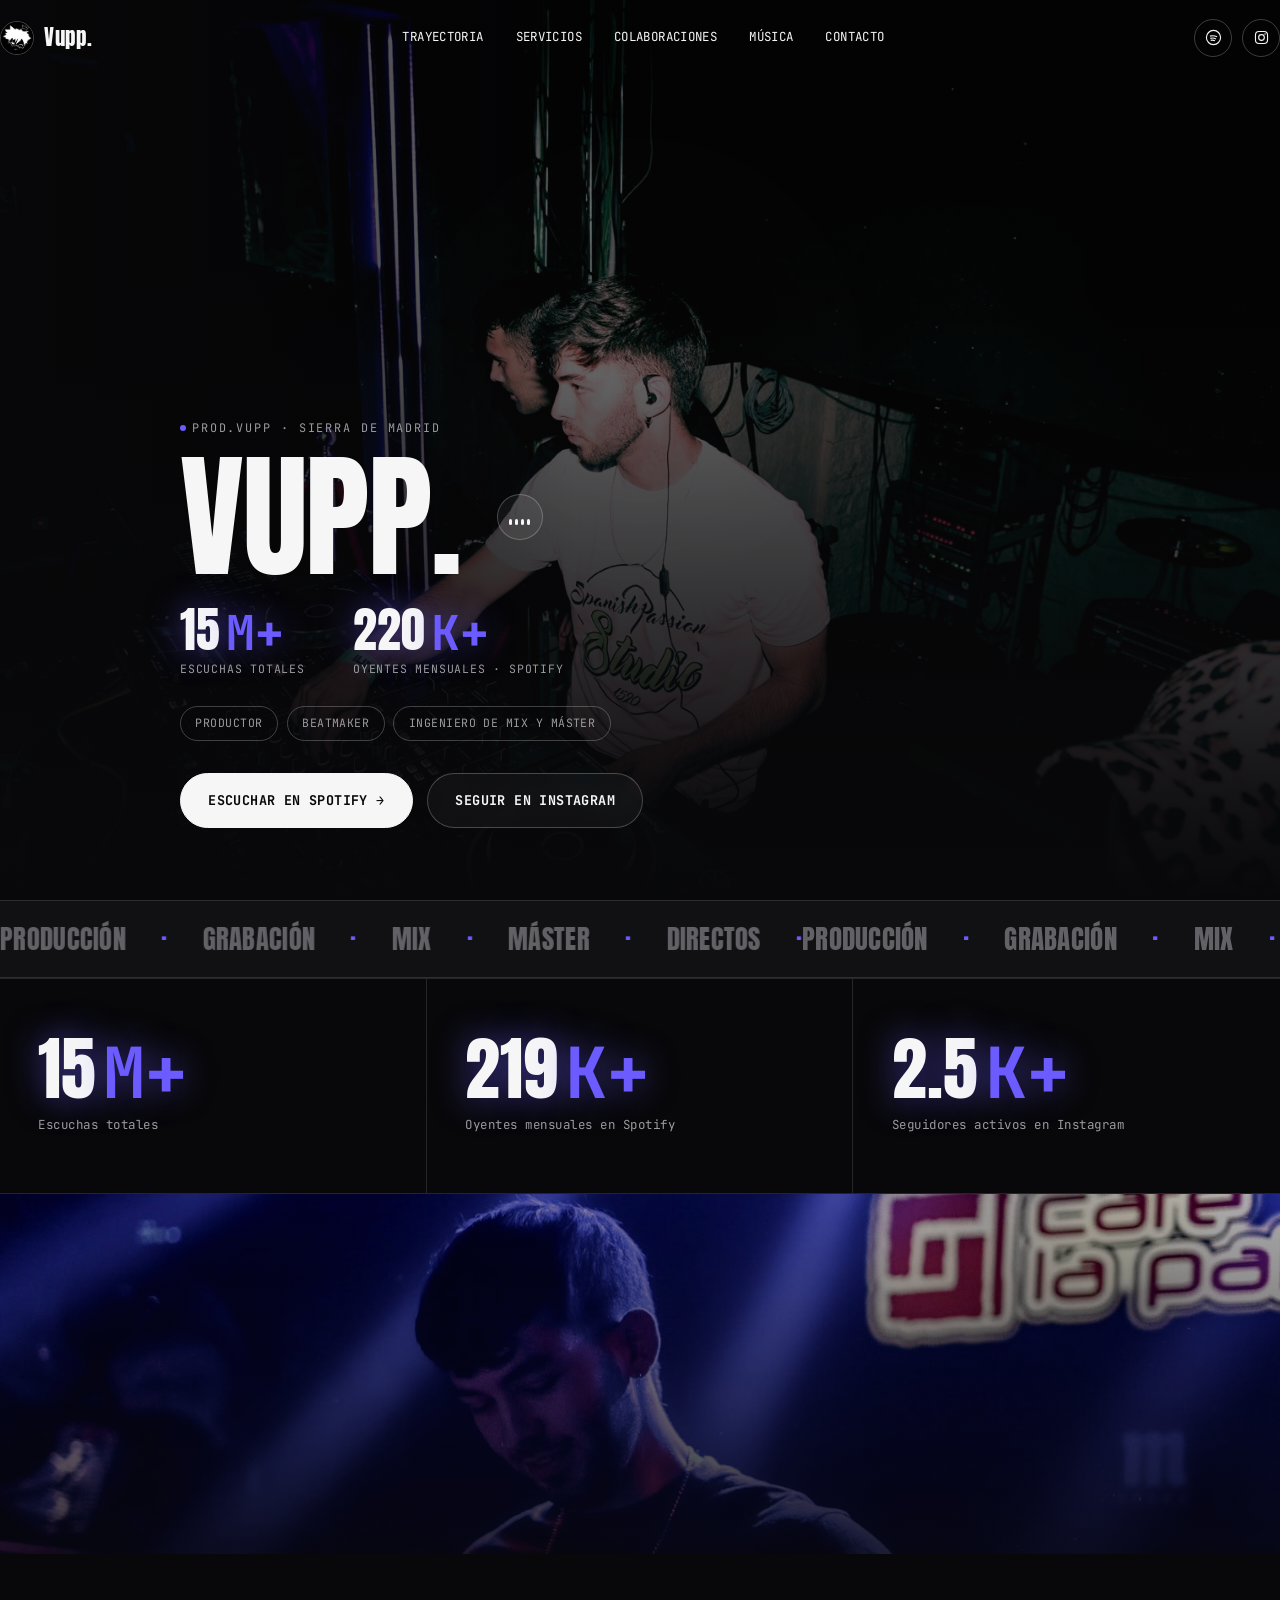
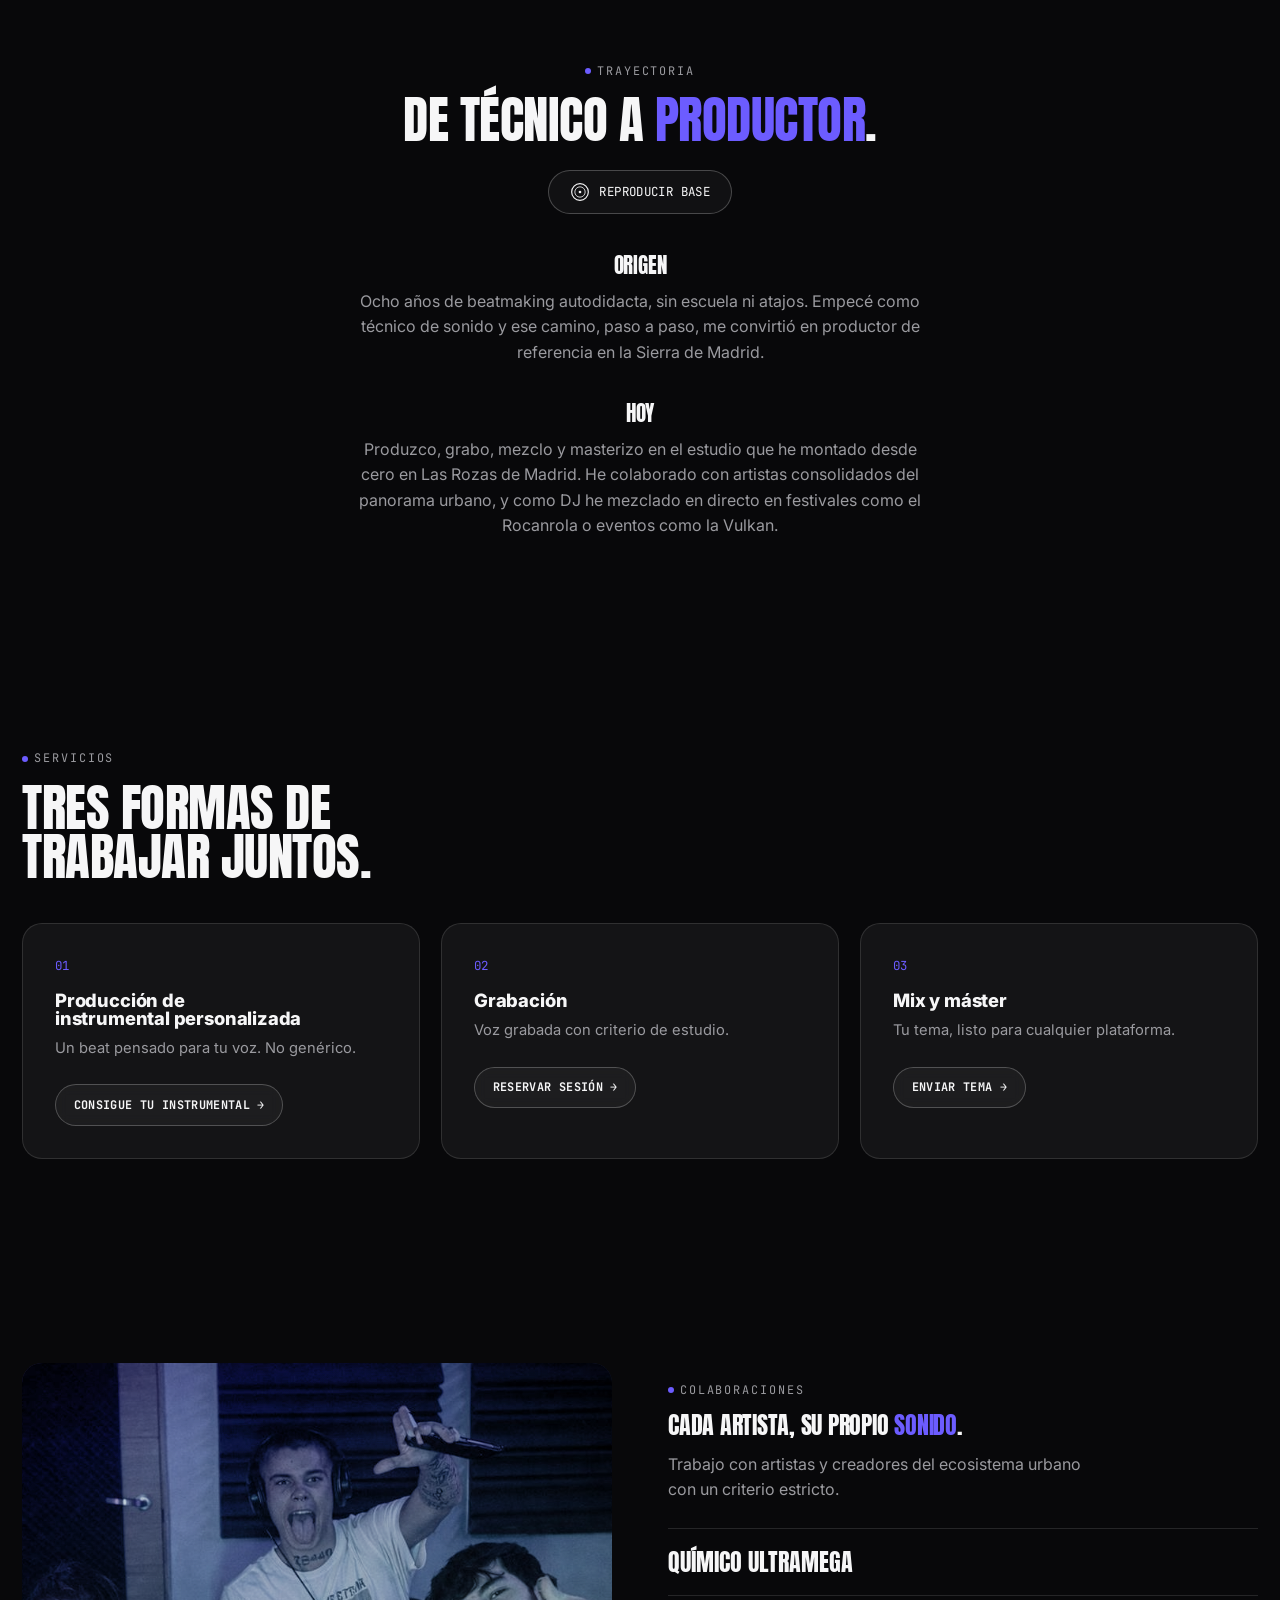
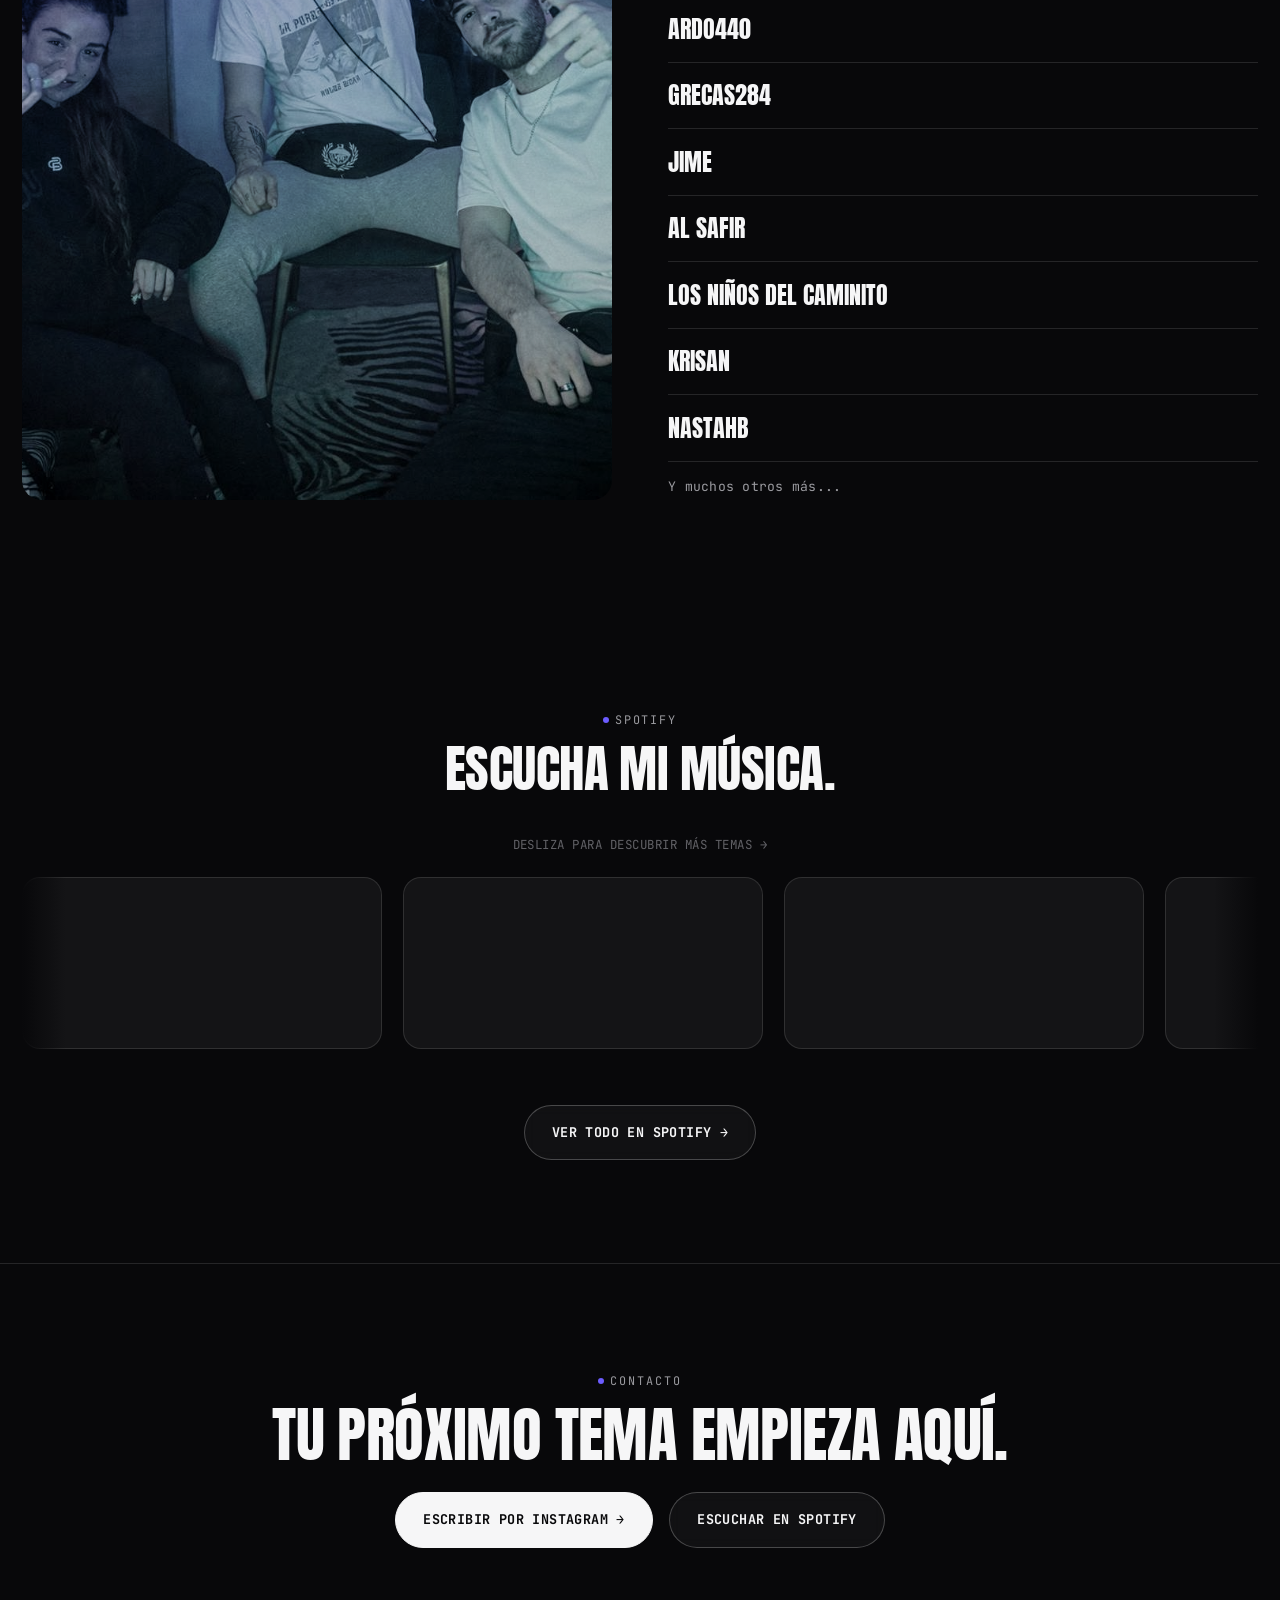
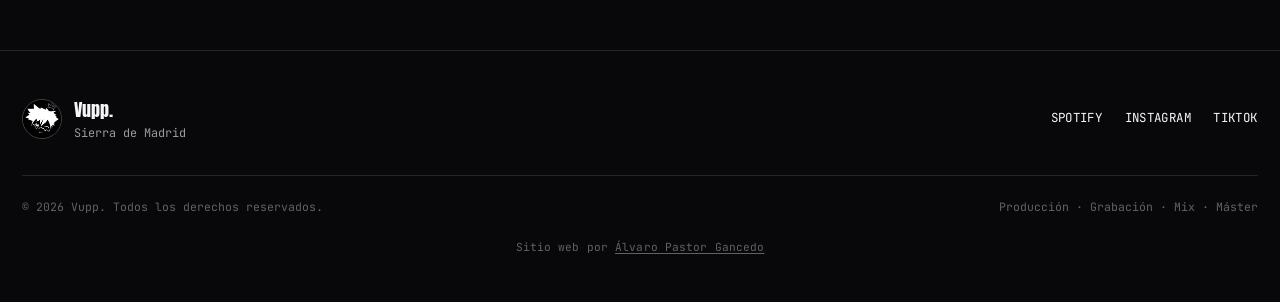
==== commit 13c2d1af: "Mejorar la visibilidad de la web para agentes de IA Declara Content-Signal en robots.txt, marca el n" ====
--- a/index.html
+++ b/index.html
@@ -42,7 +42,7 @@
   "@context": "https://schema.org",
   "@graph": [
     {
-      "@type": "ProfessionalService",
+      "@type": ["ProfessionalService", "LocalBusiness"],
       "@id": "https://vupp.es/#business",
       "name": "Vupp.",
       "alternateName": "Prod.Vupp",
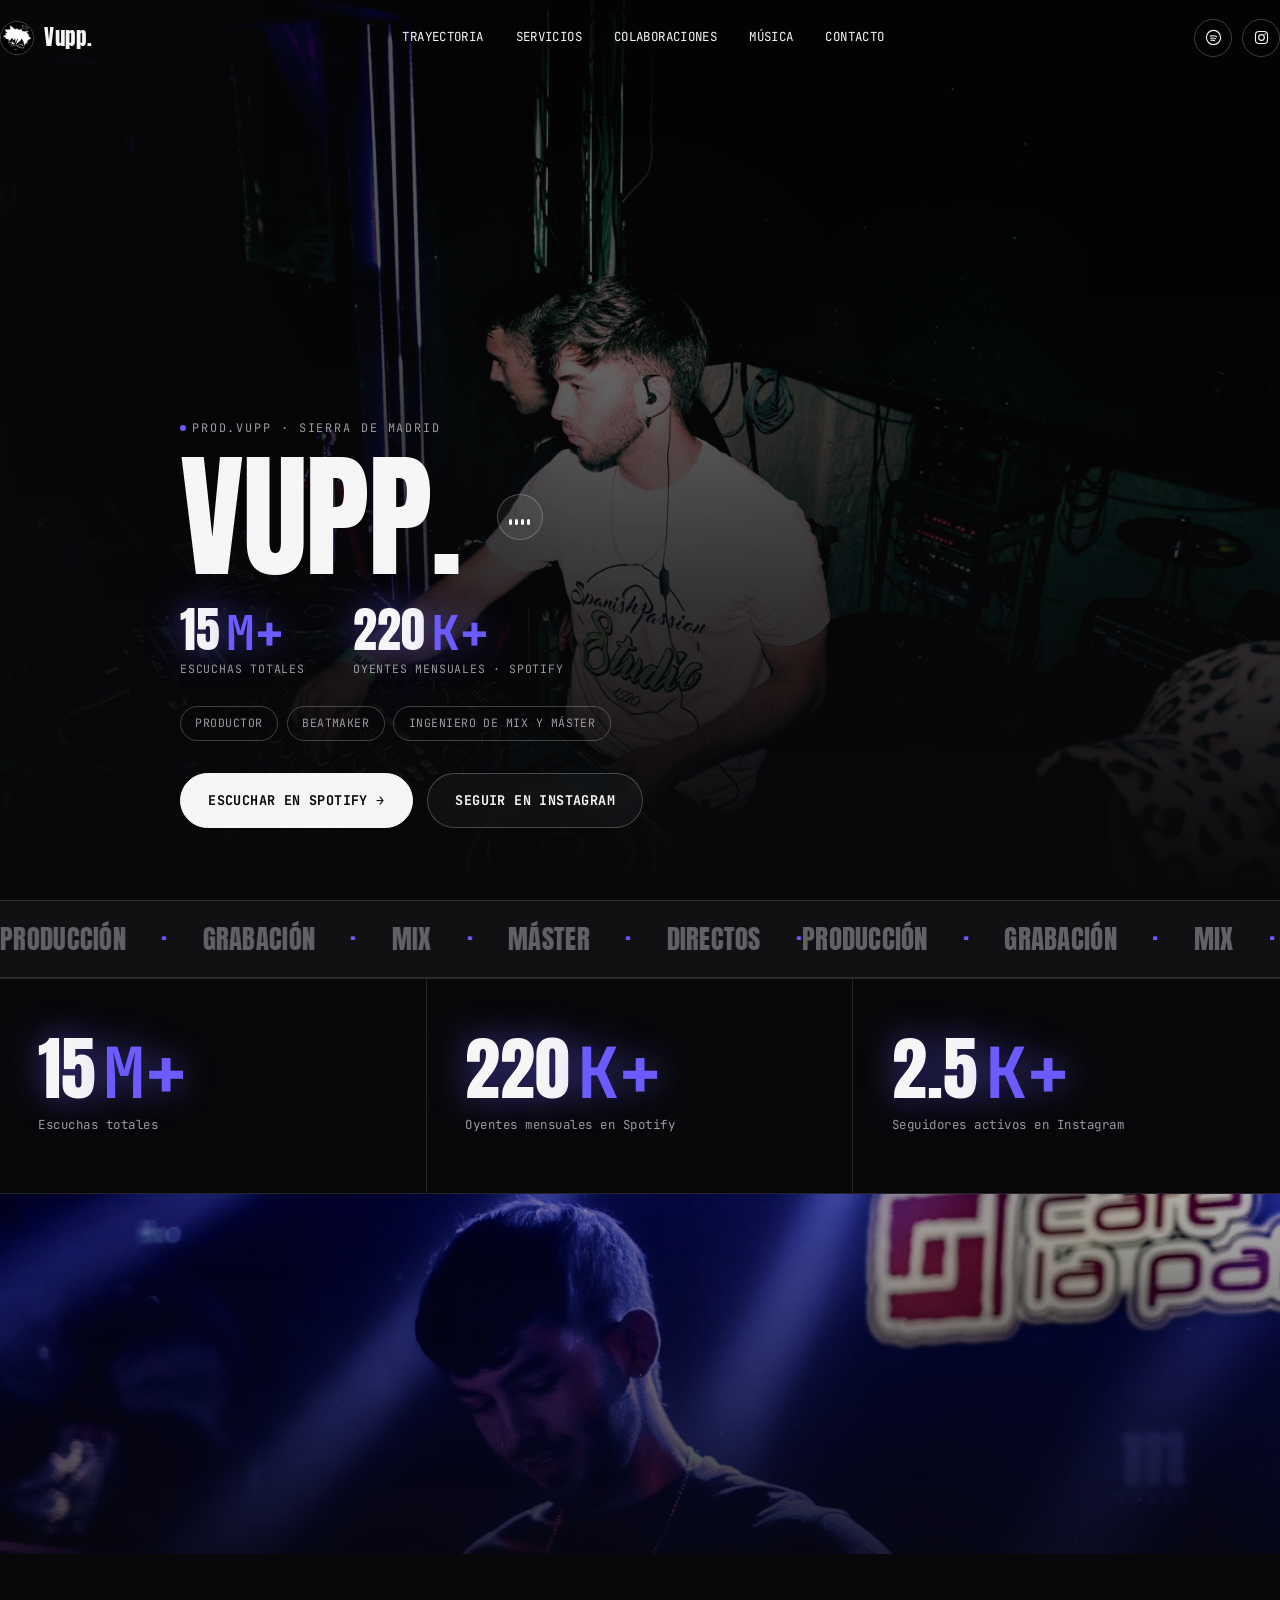
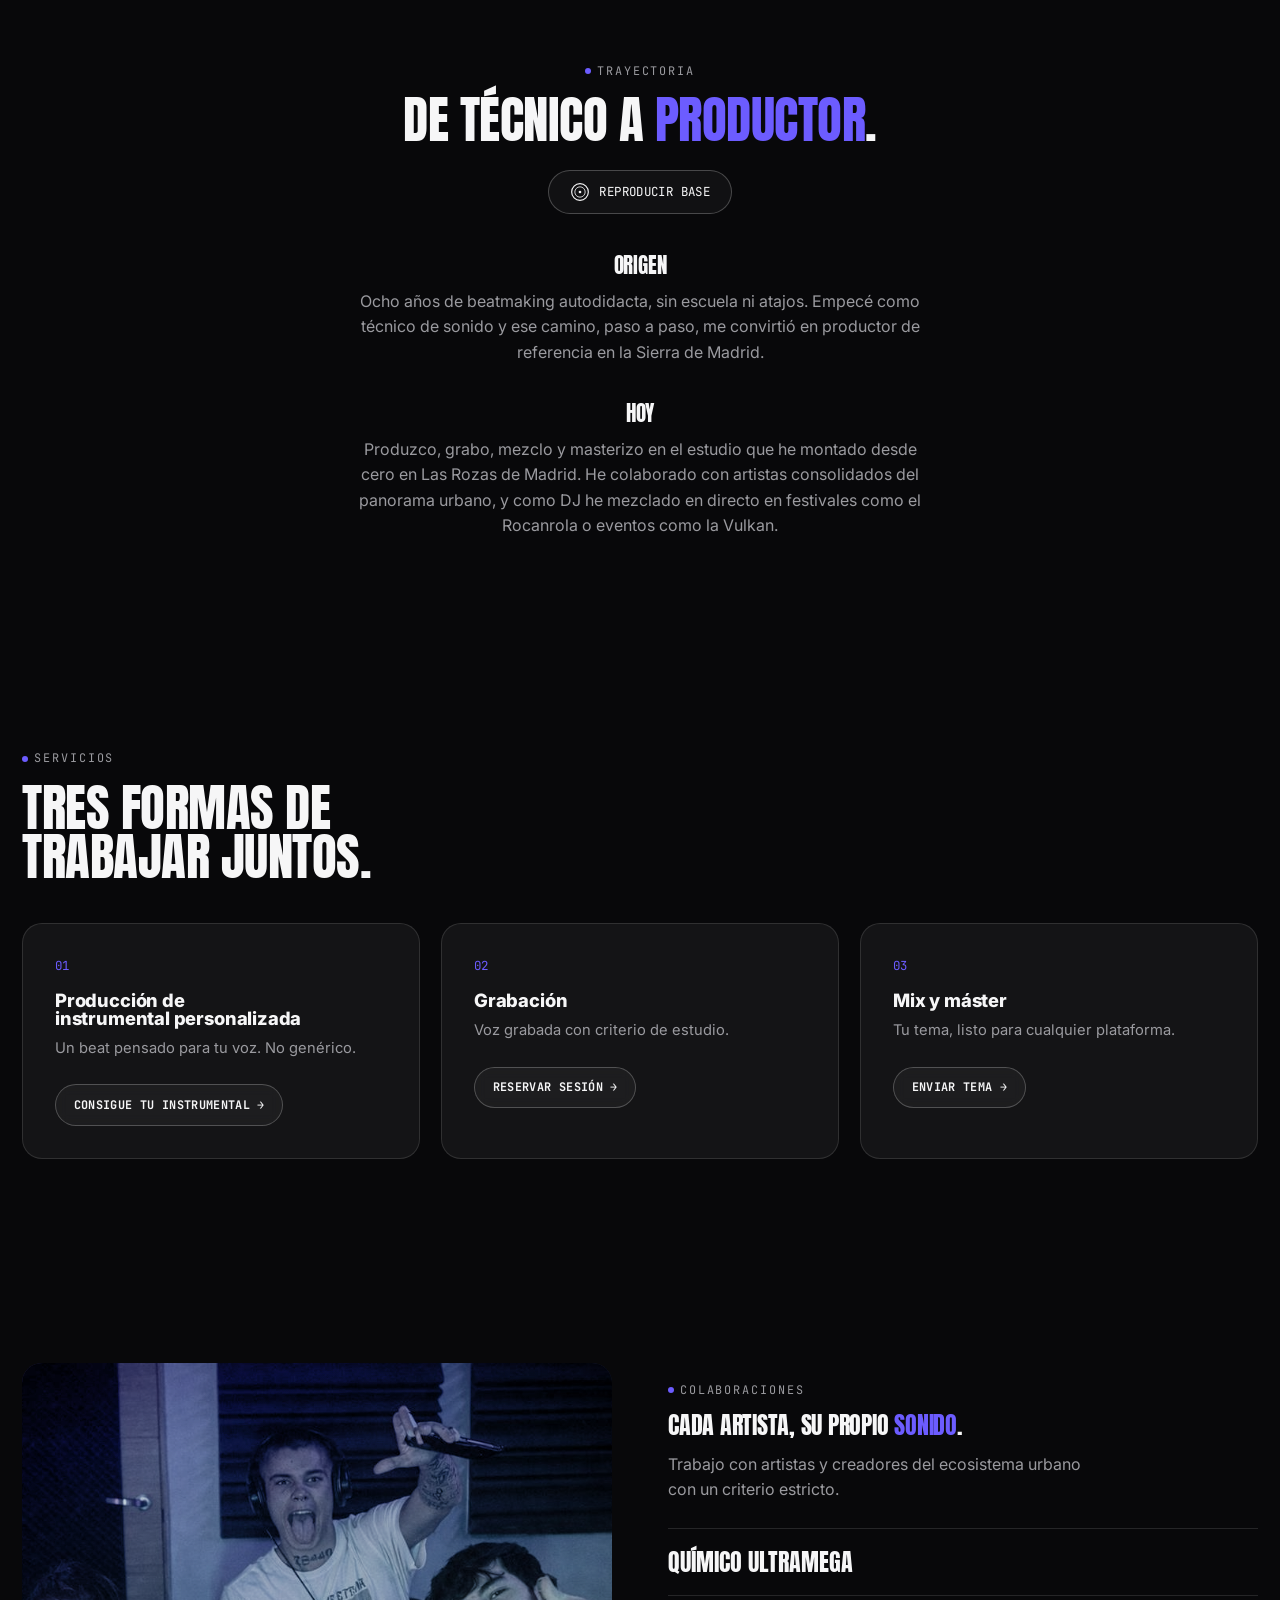
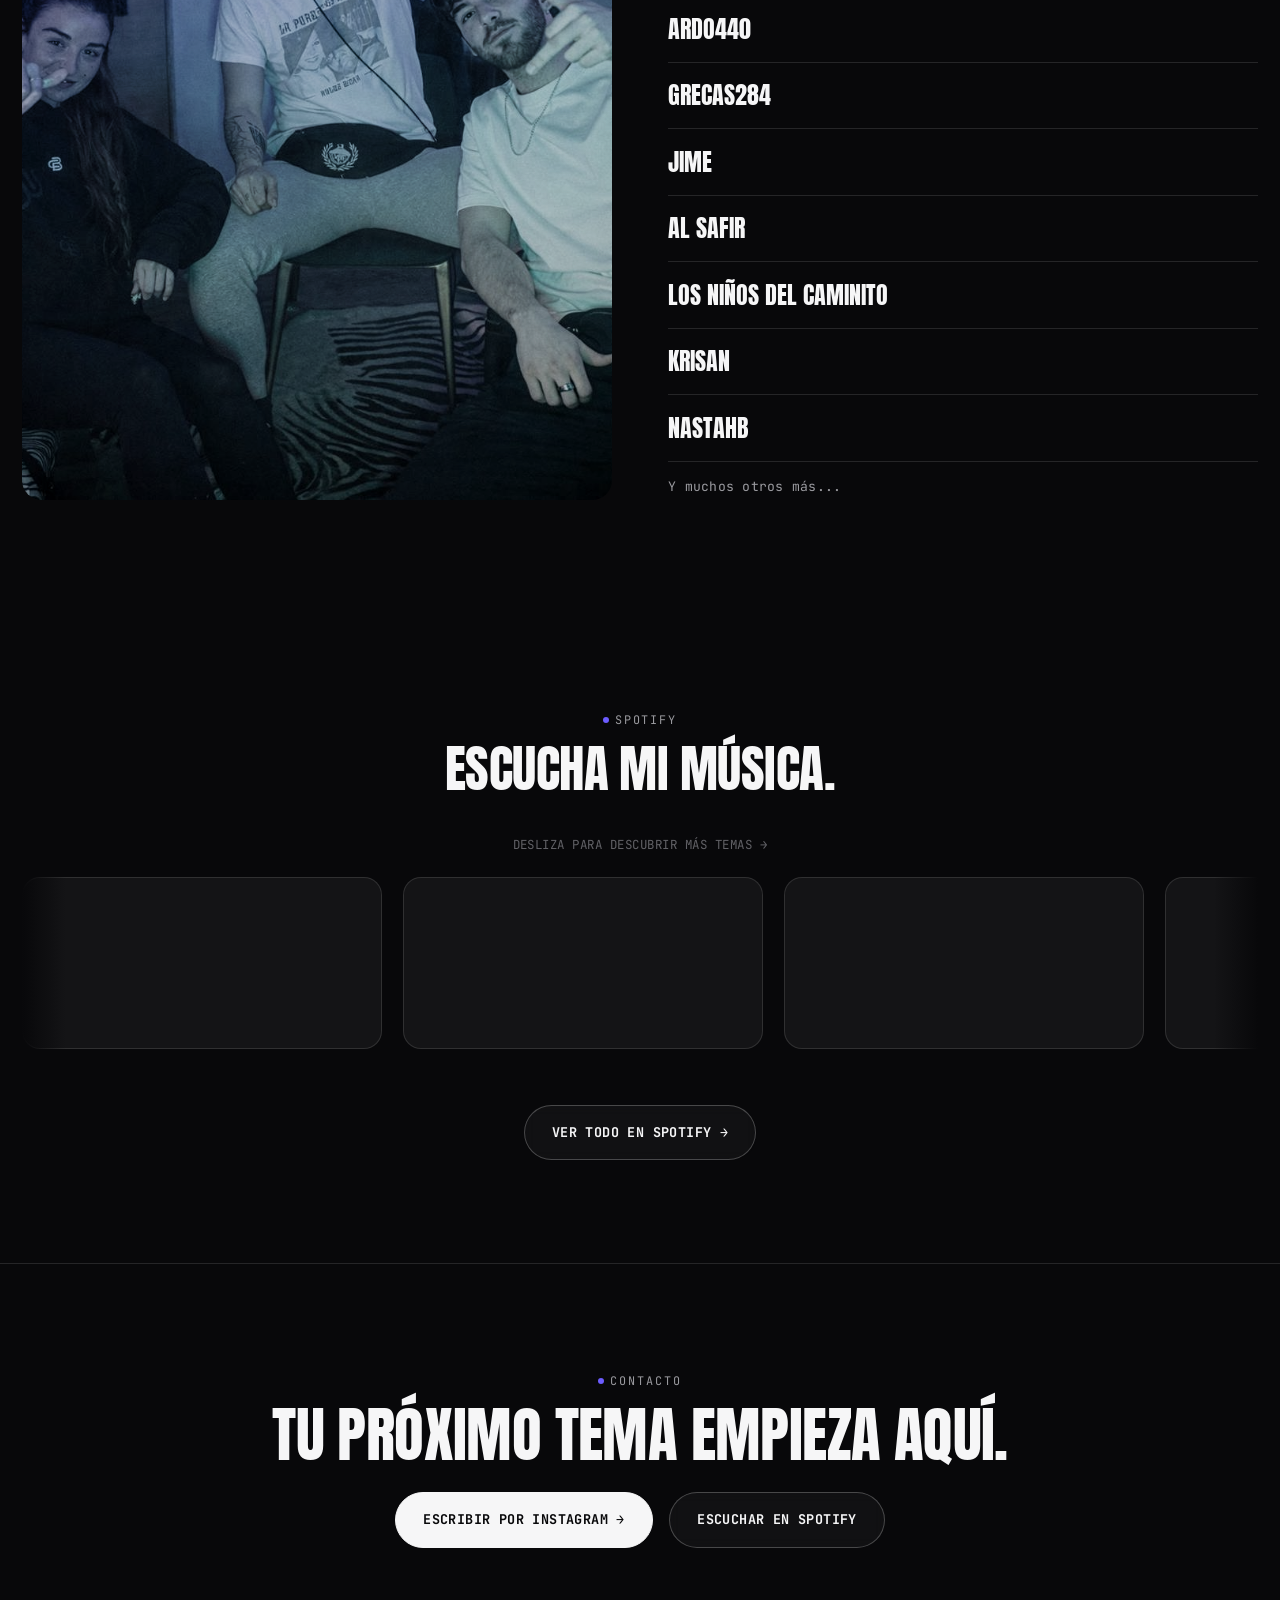
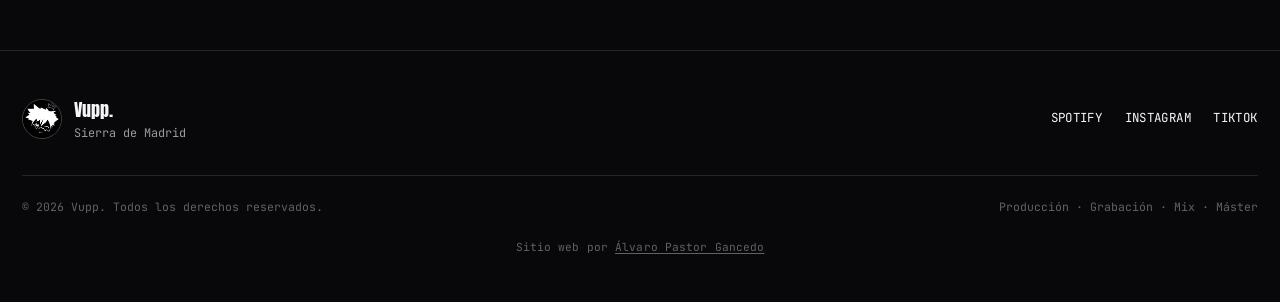
==== commit 1be22078: "Exponer herramientas WebMCP de solo lectura Co-Authored-By: Claude Opus 5.5 <noreply@anthropic.com>" ====
--- a/index.html
+++ b/index.html
@@ -395,6 +395,7 @@
 </footer>
 
 <script defer src="lib/manifest.js"></script>
+<script defer src="lib/webmcp.js"></script>
 <script defer src="main.js?v=20260725q"></script>
 </body>
 </html>
